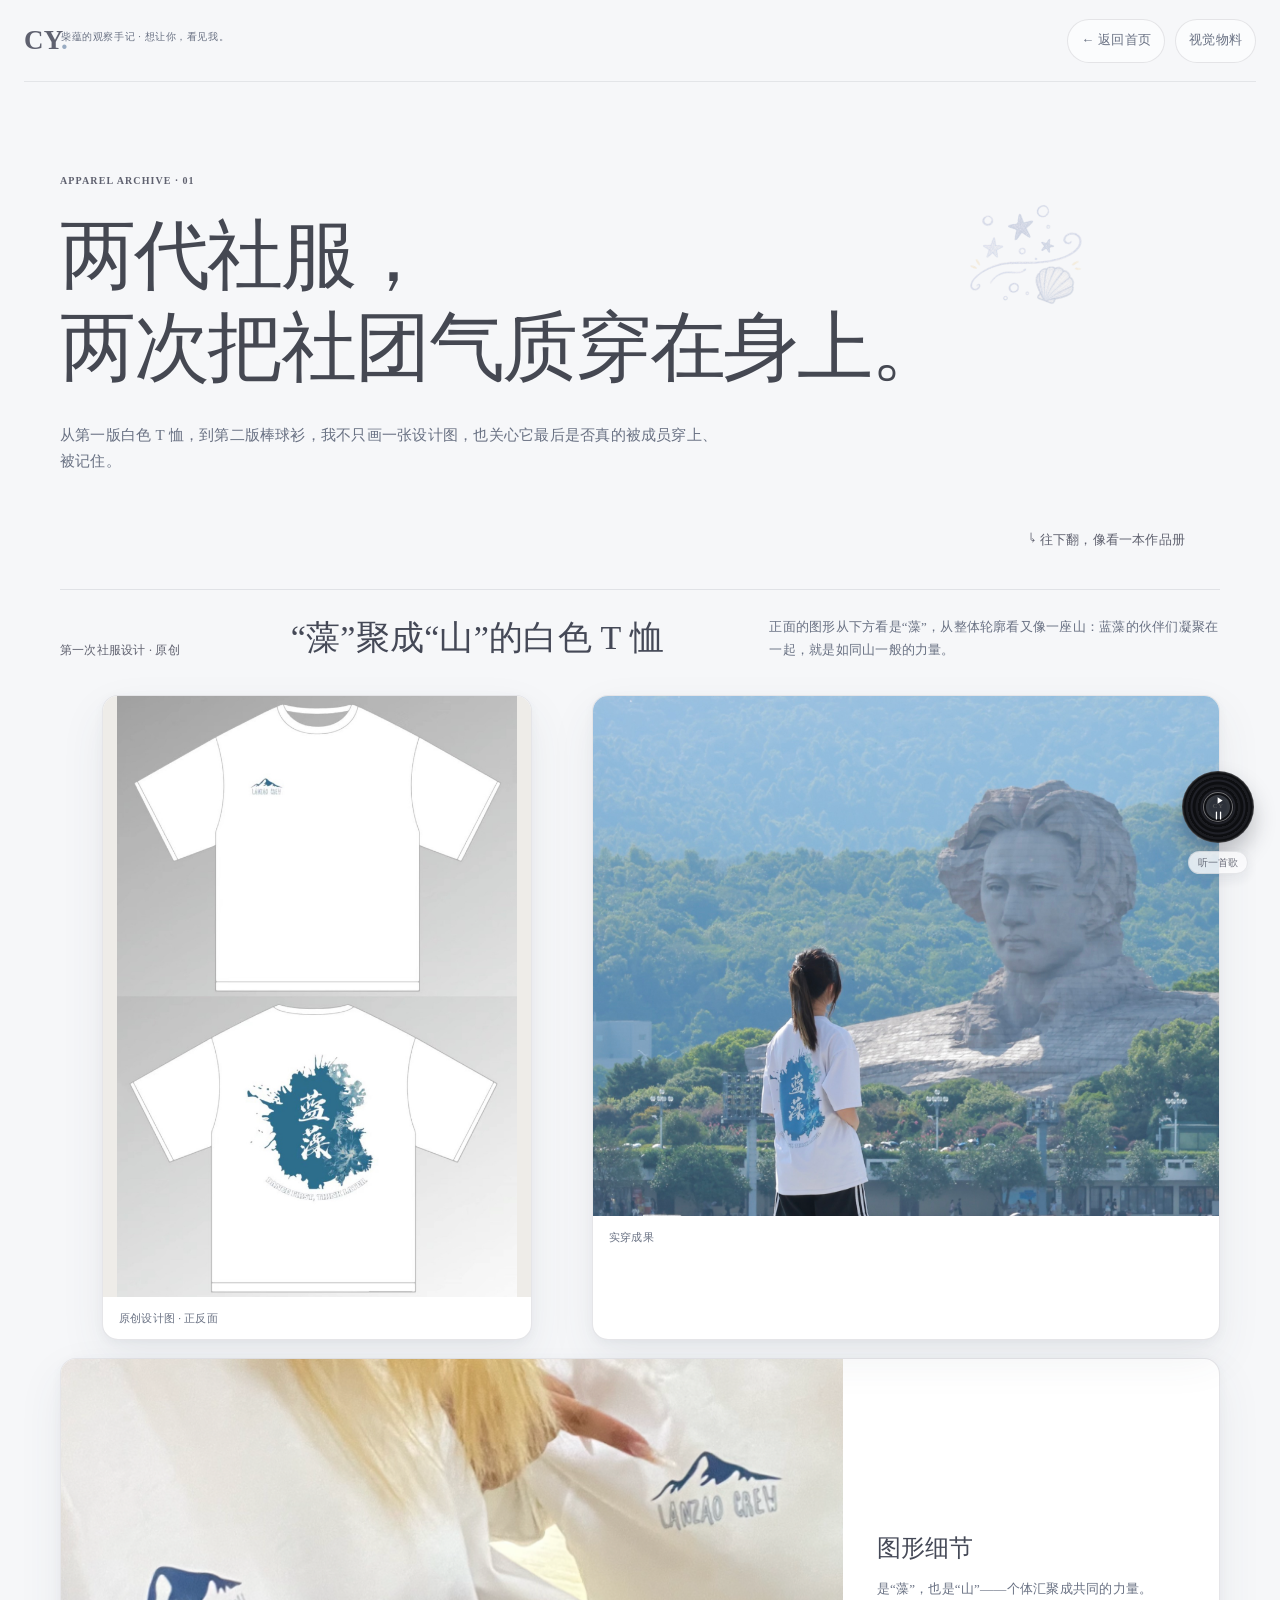
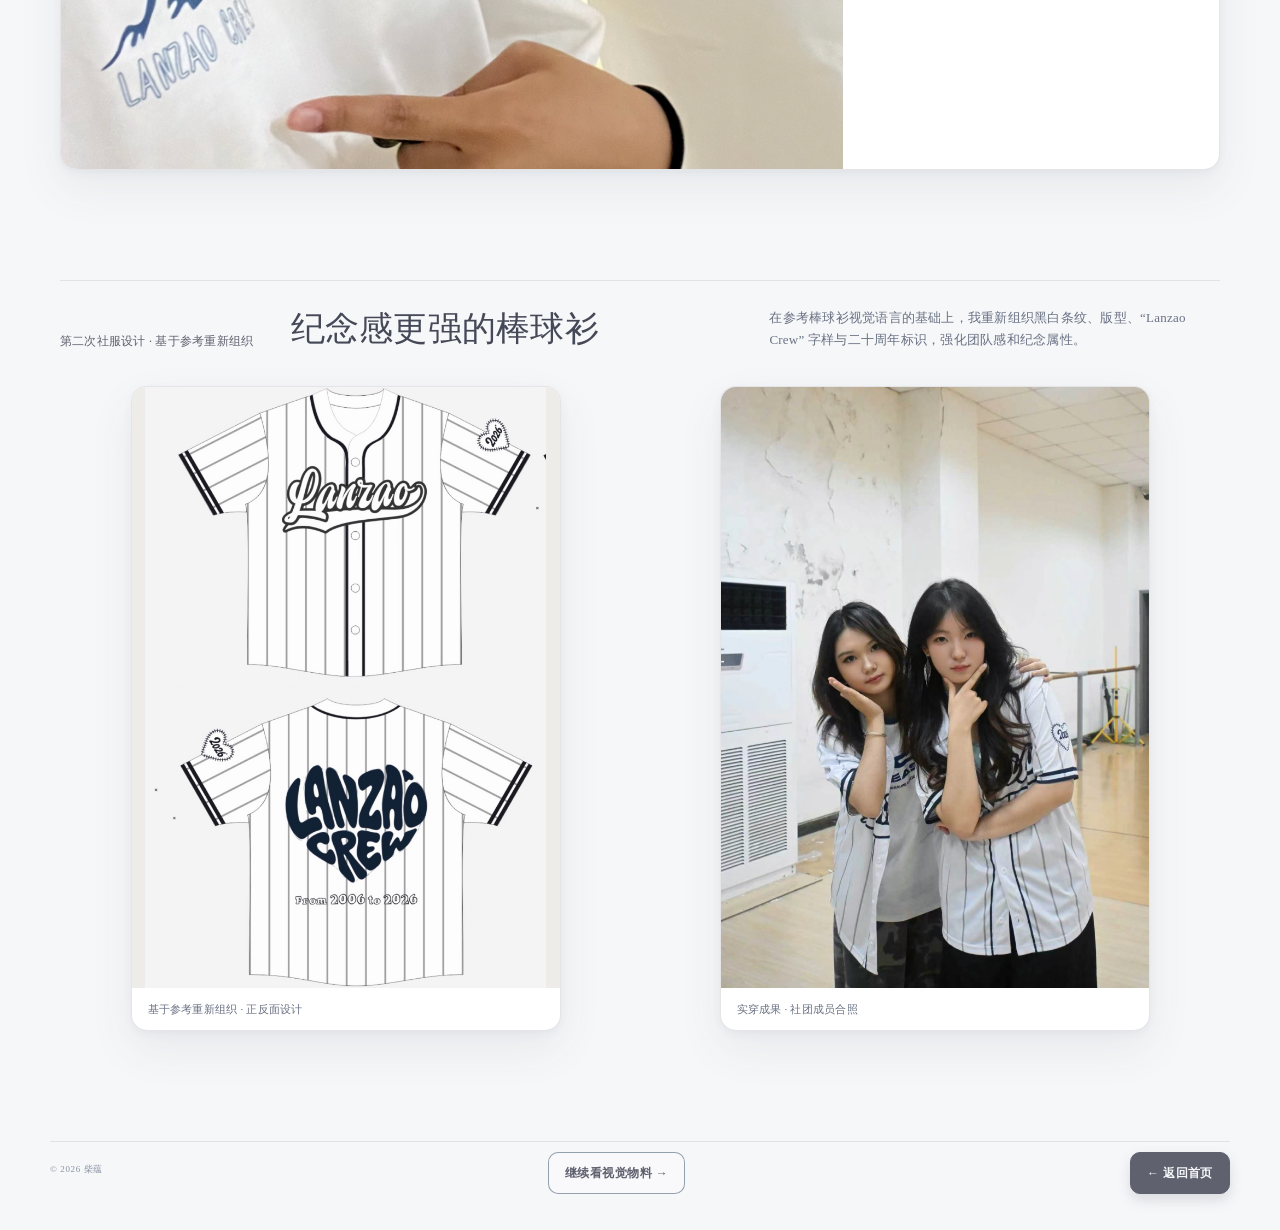
==== apparel.html @ 80c61eef "Publish personal portfolio" ====
<!doctype html>
<html lang="zh-CN">
<head><meta charset="UTF-8" /><meta name="viewport" content="width=device-width, initial-scale=1.0" /><meta name="description" content="柴蕴的两代蓝藻街舞社社服设计与实穿成果。" /><title>社服设计档案｜柴蕴</title><script>document.documentElement.classList.add('js');</script><link rel="stylesheet" href="styles.css?v=20260714-5" /></head>
<body class="gallery-page">
  <header class="subpage-header"><a class="brand" href="index.html">CY<span class="brand-dot">.</span></a><nav><a href="index.html#works">← 返回首页</a><a href="works.html">视觉物料</a></nav></header>
  <main>
    <section class="gallery-hero section-shell reveal"><img class="ocean-sticker archive-sticker archive-sticker--stars" src="assets/decor/ocean-stars-shell.png" alt="" aria-hidden="true" /><p class="eyebrow">APPAREL ARCHIVE · 01</p><h1>两代社服，<br />两次把社团气质穿在身上。</h1><p>从第一版白色 T 恤，到第二版棒球衫，我不只画一张设计图，也关心它最后是否真的被成员穿上、被记住。</p></section>
    <section class="apparel-edition section-shell reveal">
      <header><span>第一次社服设计 · 原创</span><h2>“藻”聚成“山”的白色 T 恤</h2><p>正面的图形从下方看是“藻”，从整体轮廓看又像一座山：蓝藻的伙伴们凝聚在一起，就是如同山一般的力量。</p></header>
      <div class="edition-grid reverse"><figure class="design-sheet portrait-frame"><img src="assets/projects/shirt-v1-design-2026.jpg" alt="第一次社服白色 T 恤正反面设计图" /><figcaption>原创设计图 · 正反面</figcaption></figure><figure class="worn-result"><img src="assets/projects/shirt-v1-worn.jpg" alt="第一次原创社服在校园中的实穿照片" /><figcaption>实穿成果</figcaption></figure></div>
      <figure class="design-detail"><img src="assets/projects/shirt-v1-detail.png" alt="第一次社服正面藻与山双重意象的图形细节" /><figcaption><b>图形细节</b><span>是“藻”，也是“山”——个体汇聚成共同的力量。</span></figcaption></figure>
    </section>
    <section class="apparel-edition section-shell reveal">
      <header><span>第二次社服设计 · 基于参考重新组织</span><h2>纪念感更强的棒球衫</h2><p>在参考棒球衫视觉语言的基础上，我重新组织黑白条纹、版型、“Lanzao Crew” 字样与二十周年标识，强化团队感和纪念属性。</p></header>
      <div class="edition-grid portrait-grid"><figure class="design-sheet portrait-frame"><img src="assets/projects/shirt-v2-design-2026.jpg" alt="第二次社服棒球衫正反面设计图" /><figcaption>基于参考重新组织 · 正反面设计</figcaption></figure><figure class="worn-result portrait-frame"><img src="assets/projects/shirt-v2-worn-2026.jpg" alt="第二次社服的实穿照片" /><figcaption>实穿成果 · 社团成员合照</figcaption></figure></div>
    </section>
  </main>
  <div class="music-player" data-music-player><audio data-music-source preload="metadata"><source src="assets/audio/july-14.mp3" type="audio/mpeg" /></audio><button class="music-player__button" type="button" aria-label="播放背景音乐" aria-pressed="false"><span class="music-player__record" aria-hidden="true"><span class="music-player__label">CY</span></span><span class="music-player__icon" aria-hidden="true"><svg class="music-player__play-icon" viewBox="0 0 24 24"><path d="M9 6.7 17 12l-8 5.3V6.7Z" /></svg><svg class="music-player__pause-icon" viewBox="0 0 24 24" hidden><path d="M8.7 6.5v11M15.3 6.5v11" /></svg></span><span class="visually-hidden" data-music-label>播放背景音乐</span></button><span class="music-player__hint" aria-hidden="true">听一首歌</span></div>
  <footer><span>© 2026 柴蕴</span><a class="footer-secondary" href="works.html">继续看视觉物料 →</a><a class="return-home" href="index.html">← 返回首页</a></footer><script src="script.js?v=20260714-5"></script>
</body></html>
---- styles.css ----
:root {
  --paper: #faf8f5;
  --surface: #ffffff;
  --surface-warm: #f3f0eb;
  --surface-blue: #e9eef3;
  --ink: #2f302f;
  --muted: #706e69;
  --quiet: #97938d;
  --blue: #718aa6;
  --blue-deep: #4f647a;
  --warm: #dcc4b1;
  --line: rgba(48, 47, 44, .12);
  --shadow: 0 18px 46px rgba(42, 40, 37, .07), 0 3px 12px rgba(42, 40, 37, .035);
  --sans: "Kaiti SC", "STKaiti", "KaiTi", "楷体", serif;
  --serif: "Kaiti SC", "STKaiti", "KaiTi", "楷体", serif;
}

* { box-sizing: border-box; }
html { overflow-x: hidden; scroll-behavior: smooth; scroll-padding-top: 88px; }
body { margin: 0; overflow-x: hidden; background: var(--paper); color: var(--ink); font-family: var(--sans); line-height: 1.75; letter-spacing: .015em; -webkit-font-smoothing: antialiased; }
img { display: block; max-width: 100%; }
a, button { -webkit-tap-highlight-color: transparent; }
a:focus-visible, button:focus-visible { outline: 2px solid var(--blue); outline-offset: 3px; }
.paper-grain { position: fixed; inset: 0; z-index: 20; pointer-events: none; opacity: .055; background-image: url("data:image/svg+xml,%3Csvg viewBox='0 0 180 180' xmlns='http://www.w3.org/2000/svg'%3E%3Cfilter id='n'%3E%3CfeTurbulence type='fractalNoise' baseFrequency='.85' numOctaves='3' stitchTiles='stitch'/%3E%3C/filter%3E%3Crect width='100%25' height='100%25' filter='url(%23n)' opacity='.25'/%3E%3C/svg%3E"); }
.section-shell { width: min(1120px, calc(100% - 64px)); margin-inline: auto; }

.site-header { width: min(1240px, calc(100% - 48px)); height: 82px; margin: auto; display: flex; align-items: center; justify-content: space-between; position: relative; z-index: 30; }
.brand { font: 600 24px/1 var(--serif); color: var(--ink); text-decoration: none; }
.brand-dot { color: var(--blue); }
.site-nav { display: flex; gap: 3px; padding: 4px; background: rgba(255,255,255,.72); border: 1px solid var(--line); border-radius: 999px; box-shadow: 0 5px 20px rgba(45,45,42,.04); backdrop-filter: blur(12px); }
.site-nav a { min-width: 78px; padding: 7px 13px; border-radius: 999px; color: var(--muted); font-size: 12px; letter-spacing: .04em; text-align: center; text-decoration: none; transition: .22s ease; }
.site-nav a:hover { color: var(--ink); background: var(--surface-warm); }
.site-nav a.active { color: white; background: var(--blue-deep); box-shadow: 0 4px 12px rgba(79,100,122,.2); }
.menu-toggle { display: none; border: 1px solid var(--line); border-radius: 999px; padding: 8px 14px; background: var(--surface); color: var(--ink); }

.hero { min-height: calc(100vh - 82px); display: grid; grid-template-columns: minmax(0, 1.2fr) minmax(300px, .72fr); gap: clamp(56px, 8vw, 110px); align-items: center; position: relative; padding: 54px 0 112px; }
.eyebrow { margin: 0 0 19px; color: var(--muted); font-size: 10px; font-weight: 600; letter-spacing: .19em; }
.hero h1, .section-heading h2, .about h2, .contact h2 { font-family: var(--serif); font-weight: 500; letter-spacing: -.02em; }
.hero h1 { max-width: 680px; margin: 0 0 28px; color: #343535; font-size: clamp(50px, 5.4vw, 76px); line-height: 1.18; }
.hero-intro { max-width: 520px; color: var(--muted); font-size: 16px; }
.hero-actions, .contact-actions { display: flex; gap: 12px; align-items: center; margin-top: 34px; }
.button { min-height: 44px; display: inline-flex; align-items: center; justify-content: center; padding: 0 20px; border-radius: 6px; font-size: 12px; font-weight: 600; letter-spacing: .04em; text-decoration: none; transition: .2s ease; }
.button-primary { color: white; background: var(--blue-deep); box-shadow: 0 5px 15px rgba(79,100,122,.15); }
.button-primary:hover { background: #3f5368; transform: translateY(-1px); }
.button-text { color: var(--ink); background: rgba(255,255,255,.6); border: 1px solid var(--line); }
.button-text:hover { background: white; }
.hero-visual { width: min(100%, 390px); justify-self: end; margin: 0; position: relative; }
.hero-image-wrap { aspect-ratio: 4 / 5; max-height: 560px; overflow: hidden; border: 1px solid var(--line); border-radius: 190px 190px 16px 16px; background: var(--surface-warm); box-shadow: var(--shadow); }
.hero-image-wrap img { width: 100%; height: 100%; object-fit: cover; object-position: 58% center; }
.hero-visual figcaption { margin: 13px 0 0 15%; color: var(--muted); font: 13px var(--serif); transform: rotate(-1deg); }
.scribble-arrow { color: var(--blue); font-size: 19px; }
.hero-doodle { position: absolute; width: 110px; left: -48px; bottom: 21%; fill: none; stroke: var(--blue); stroke-width: 1.4; stroke-linecap: round; }
.hero-scroll { position: absolute; bottom: 28px; left: 0; display: flex; align-items: center; gap: 9px; color: var(--quiet); font-size: 10px; letter-spacing: .13em; }
.hero-scroll span { width: 36px; height: 1px; background: var(--blue); }

.numbers { display: grid; grid-template-columns: repeat(3, 1fr) 1.15fr; margin-bottom: 132px; padding: 44px 0; border-block: 1px solid var(--line); }
.number-item { display: flex; flex-direction: column; padding: 5px 28px; border-right: 1px solid var(--line); }
.number-item:first-child { padding-left: 0; }
.number-item strong { color: var(--blue-deep); font: 500 clamp(36px, 4.3vw, 56px)/1 var(--serif); letter-spacing: -.035em; }
.number-item span { margin-top: 12px; color: var(--muted); font-size: 11px; }
.numbers-note { margin: auto 0; padding-left: 36px; color: var(--muted); font: 14px/1.8 var(--serif); }

.section-heading { display: grid; grid-template-columns: .8fr 1.3fr; align-items: end; margin-bottom: 48px; }
.section-heading .eyebrow { grid-column: 1; margin-bottom: 8px; }
.section-heading h2 { grid-column: 1; margin: 0; font-size: clamp(38px, 4vw, 50px); line-height: 1.15; }
.section-heading > p:last-child { grid-column: 2; max-width: 440px; margin: 0 0 3px auto; color: var(--muted); font-size: 14px; }
.feature-story, .story-card, .robot-story, .early-project, .film-note { border: 1px solid var(--line); border-radius: 16px; }
.feature-story { display: grid; grid-template-columns: 42px minmax(250px, .9fr) minmax(340px, 1.15fr); gap: 28px; margin-bottom: 24px; padding: 42px; background: var(--surface-warm); }
.story-index { color: var(--quiet); font: 12px var(--serif); }
.story-tag { margin: 0 0 13px; color: var(--muted); font-size: 10px; font-weight: 600; letter-spacing: .1em; }
.story-copy h3, .story-card h3, .robot-story h3, .learning-note h3, .early-project h3, .film-note h3 { margin: 0 0 17px; color: #3e3f3f; font: 500 30px/1.35 var(--serif); letter-spacing: -.015em; }
.story-lead { font-size: 14px; font-weight: 600; line-height: 1.7; }
.story-copy > p:not(.story-tag):not(.story-lead), .robot-copy > p:not(.story-tag), .early-project-copy > p:not(.eyebrow):not(.story-tag):not(.early-project-lead) { color: var(--muted); font-size: 13px; }
.story-link { display: inline-flex; gap: 18px; margin-top: 10px; border-bottom: 1px solid var(--warm); color: var(--muted); font-size: 11px; text-decoration: none; }
.project-photo-pair { display: grid; grid-template-columns: 1.35fr .8fr; gap: 10px; align-self: center; }
.project-photo-pair figure, .pad-gallery figure { margin: 0; overflow: hidden; border: 1px solid var(--line); border-radius: 10px; background: white; }
.project-photo-pair img { width: 100%; height: 250px; object-fit: cover; }
.project-photo-small img { object-position: center; }
.project-photo-pair figcaption, .pad-gallery figcaption, .work-placeholder figcaption { padding: 8px 10px; color: var(--muted); font-size: 9px; letter-spacing: .03em; }

.story-grid { display: grid; grid-template-columns: 1fr 1fr; gap: 24px; margin-bottom: 24px; }
.story-grid-single { grid-template-columns: 1fr; }
.story-grid-single .story-card { display: grid; grid-template-columns: 1.1fr .9fr; }
.story-grid-single .card-media { height: 100%; min-height: 310px; border-bottom: 0; border-right: 1px solid var(--line); }
.story-grid-single .card-body { align-self: center; }
.story-card { overflow: hidden; background: var(--surface); }
.card-media { height: 230px; display: flex; align-items: center; justify-content: center; position: relative; overflow: hidden; border-bottom: 1px solid var(--line); text-align: center; }
.placeholder-blue { background: linear-gradient(145deg, #aebdcd, #dce2e7); }
.placeholder-blue::before { content: ""; width: 88px; height: 88px; border: 1px solid rgba(255,255,255,.62); transform: rotate(8deg); }
.card-media span { position: absolute; bottom: 14px; color: rgba(48,54,61,.68); font-size: 9px; letter-spacing: .08em; }
.real-card-media img { width: 100%; height: 100%; object-fit: cover; object-position: center 57%; transition: transform .5s ease; }
.story-card:hover .real-card-media img { transform: scale(1.025); }
.real-card-media span { left: 13px; padding: 4px 8px; border-radius: 4px; background: rgba(250,248,245,.85); }
.random-dance-media { min-width: 0; display: grid; grid-template-rows: minmax(250px, 1fr) 118px; gap: 10px; padding: 12px 0 12px 12px; }
.story-grid-single .random-dance-media .card-media { min-height: 0; height: auto; margin: 0; border: 0; transform: rotate(-1deg); }
.random-dance-gallery { display: grid; grid-template-columns: 1.15fr .85fr; gap: 10px; }
.random-dance-gallery figure { margin: 0; overflow: hidden; border: 1px solid rgba(95,97,111,.18); background: var(--surface); box-shadow: 3px 4px 0 rgba(152,171,194,.13); }
.random-dance-gallery figure:first-child { transform: rotate(.7deg); }
.random-dance-gallery figure:last-child { transform: rotate(-.7deg); }
.random-dance-gallery img { width: 100%; height: 100%; object-fit: cover; object-position: center 62%; transition: transform .4s ease; }
.random-dance-gallery figure:hover img { transform: scale(1.035); }
.card-body { padding: 30px 32px 32px; }
.card-body .story-index { float: right; }
.card-body p:not(.story-tag) { color: var(--muted); font-size: 13px; }
.card-result { margin-top: 20px; padding-top: 15px; border-top: 1px solid var(--line); font-size: 11px; }
.card-result strong { color: var(--blue-deep); font: 24px var(--serif); }

.robot-story { display: grid; grid-template-columns: .85fr 1.15fr; gap: 42px; margin-bottom: 24px; padding: 42px; background: var(--surface-blue); }
.role-list, .early-project-meta, .film-role-list, .traits { display: flex; flex-wrap: wrap; gap: 7px; margin-top: 24px; }
.role-list span, .early-project-meta span, .film-role-list span, .traits span { padding: 5px 11px; border: 1px solid rgba(79,100,122,.26); border-radius: 999px; font-size: 9px; letter-spacing: .04em; }
.wide-placeholder { min-height: 255px; display: flex; flex-direction: column; align-items: center; justify-content: center; border: 1px dashed rgba(79,100,122,.3); border-radius: 10px; background: rgba(255,255,255,.35); text-align: center; }
.placeholder-mark { color: var(--blue); font: 300 28px var(--serif); }
.wide-placeholder p { margin: 5px; color: var(--muted); font: 14px var(--serif); }
.learning-note { width: min(820px, 86%); margin: 64px auto 104px; padding: 32px 42px 32px 92px; position: relative; border-block: 1px solid var(--blue); }
.learning-note::before { content: "↳"; position: absolute; left: 31px; top: 33px; color: var(--blue); font: 34px var(--serif); }
.hand-note { display: block; margin-bottom: 10px; color: var(--muted); font: 12px var(--serif); transform: rotate(-.5deg); }
.learning-note h3 { margin-bottom: 12px; font-size: 26px; }
.learning-note p { color: var(--muted); font-size: 13px; }
.mini-flow { display: flex; align-items: center; gap: 10px; margin-top: 19px; font-size: 9px; }
.mini-flow span { padding: 5px 11px; border-radius: 999px; background: var(--surface-blue); }
.mini-flow b { color: var(--blue); font-weight: 400; }

.early-project { display: grid; grid-template-columns: .95fr 1.05fr; gap: 46px; margin-bottom: 120px; padding: 46px; background: var(--surface); }
.early-project h3 { font-size: 32px; }
.early-project-lead { font-size: 14px; font-weight: 600; }
.pad-gallery { display: grid; grid-template-columns: 1fr 1fr; gap: 12px; align-self: center; }
.pad-gallery img { width: 100%; height: 230px; object-fit: cover; }

.works { padding: 112px 0 120px; background: #e8edf1; }
.gallery-entrances { display: grid; grid-template-columns: 1.35fr .65fr; gap: 18px; }
.gallery-entrance { min-height: 430px; display: flex; flex-direction: column; overflow: hidden; border: 1px solid var(--line); border-radius: 22px; background: var(--surface); color: var(--ink); text-decoration: none; transition: transform .25s ease; }
.gallery-entrance:hover { transform: translateY(-5px); }
.gallery-entrance img { width: 100%; height: 350px; object-fit: cover; }
.gallery-entrance:not(.apparel-entrance) img { object-fit: contain; padding: 16px; background: #f4f1ed; }
.gallery-entrance span { display: flex; flex-direction: column; gap: 3px; padding: 18px 20px 20px; }
.gallery-entrance b { font-size: 20px; font-weight: 600; }
.gallery-entrance small { color: var(--muted); font-size: 12px; }
.works-collage { display: grid; grid-template-columns: repeat(4, 1fr); gap: 16px; align-items: start; }
.work-placeholder { margin: 0; overflow: hidden; border: 1px solid rgba(48,47,44,.12); border-radius: 12px; background: var(--surface); box-shadow: 0 8px 24px rgba(48,52,56,.05); transition: transform .25s ease, box-shadow .25s ease; }
.work-placeholder:hover { transform: translateY(-4px); box-shadow: var(--shadow); }
.work-placeholder img { width: 100%; height: 255px; object-fit: contain; padding: 10px; background: #f5f5f3; }
.work-a img { object-fit: cover; padding: 0; }
.collage-note { grid-column: 1 / -1; margin: 6px 0 20px; color: var(--muted); font: 13px/1.7 var(--serif); }
.film-note { display: grid; grid-template-columns: 1.05fr 1fr; gap: 26px 44px; margin-top: 32px; padding: 38px 40px; background: rgba(255,255,255,.62); }
.film-note h3 { font-size: 27px; }
.film-note > p { margin: 28px 0 0; color: var(--muted); font-size: 13px; }
.film-role-list { margin: 0; align-items: center; }
.film-placeholder { min-height: 54px; display: flex; align-items: center; justify-content: center; border: 1px dashed rgba(79,100,122,.28); border-radius: 8px; color: var(--muted); font-size: 10px; }

.about { display: grid; grid-template-columns: .9fr 1fr; gap: clamp(60px, 9vw, 116px); align-items: center; padding: 128px 0; }
.about-gallery { height: 520px; position: relative; }
.about-gallery img { position: absolute; object-fit: cover; border: 7px solid var(--surface); border-radius: 7px; box-shadow: var(--shadow); }
.about-main { width: 65%; height: 390px; left: 0; top: 0; }
.about-small { width: 31%; height: 205px; }
.about-dance { right: 0; top: 155px; }
.about-casual { left: 20%; bottom: 0; }
.about-copy h2 { margin: 0 0 22px; font-size: clamp(38px, 4vw, 50px); }
.about-lead { color: #4f5254; font: 19px/1.7 var(--serif); }
.about-copy > p:not(.eyebrow):not(.about-lead) { color: var(--muted); font-size: 13px; }
.traits { margin: 27px 0; }
.quiet-side { margin-top: 27px; padding: 3px 0 3px 18px; border-left: 2px solid var(--warm); font-size: 11px; }
.quiet-side p { margin: 0 0 4px; color: var(--quiet); }
.quiet-side strong { color: var(--blue-deep); font: 22px var(--serif); }
.quiet-side small { display: block; margin-top: 9px; color: var(--quiet); font-size: 9px; letter-spacing: .06em; }

.contact { width: min(1180px, calc(100% - 48px)); display: grid; grid-template-columns: 1.35fr .65fr; gap: 70px; align-items: center; margin-bottom: 68px; padding: 68px 8%; border-radius: 18px; background: #4d5662; color: #f8f6f2; }
.contact h2 { margin: 0 0 20px; color: white; font-size: clamp(36px, 4vw, 47px); line-height: 1.35; }
.contact-copy > p:not(.eyebrow) { color: #d9dde1; font-size: 13px; }
.contact .eyebrow { color: #c4ced8; }
.contact .button-primary { background: #f7f4ef; color: var(--ink); }
.contact .button-text { border-color: rgba(255,255,255,.2); background: transparent; color: white; }
.email { display: inline-block; margin-top: 25px; color: #e7e9eb; font: 15px var(--serif); text-decoration: none; }
.contact-photo { width: min(100%, 250px); margin: 0 auto; transform: rotate(1deg); }
.contact-photo img { width: 100%; max-height: 310px; object-fit: cover; object-position: center 18%; border: 7px solid #f2eee7; }
.contact-photo figcaption { margin-top: 8px; color: #d8d9df; font: 11px var(--serif); text-align: center; }
footer { width: min(1180px, calc(100% - 48px)); display: flex; justify-content: space-between; margin: 0 auto 36px; padding-top: 20px; border-top: 1px solid var(--line); color: var(--quiet); font-size: 9px; letter-spacing: .07em; }
footer a { color: inherit; text-decoration: none; }
footer .footer-actions { display: flex; flex-wrap: wrap; gap: 10px; }
footer .footer-secondary { min-height: 42px; display: inline-flex; align-items: center; justify-content: center; margin-top: -10px; padding: 0 16px; border: 1px dashed rgba(79,100,122,.6); border-radius: 4px; color: var(--blue-deep); font-size: 12px; font-weight: 600; letter-spacing: .04em; transition: transform .2s ease, background-color .2s ease, border-color .2s ease; }
footer .footer-secondary:hover { border-style: solid; border-color: var(--blue-deep); background: var(--surface-blue); transform: translateY(-2px); }
footer .return-home { min-height: 42px; display: inline-flex; align-items: center; justify-content: center; margin-top: -10px; padding: 0 16px; border: 1px solid var(--blue-deep); border-radius: 4px; background: var(--blue-deep); color: var(--paper); font-size: 12px; font-weight: 600; letter-spacing: .04em; box-shadow: 4px 5px 0 rgba(152,171,194,.26); transition: transform .2s ease, background-color .2s ease, box-shadow .2s ease; }
footer .return-home:hover { background: #3f5368; box-shadow: 2px 3px 0 rgba(152,171,194,.32); transform: translate(2px, 2px); }
footer .return-home:active { transform: translate(4px, 4px); box-shadow: none; }

/* Multi-page project galleries */
.gallery-page { background: #f7f4ef; }
.subpage-header { width: min(1240px, calc(100% - 48px)); height: 82px; display: flex; align-items: center; justify-content: space-between; margin: auto; }
.subpage-header nav { display: flex; gap: 10px; }
.subpage-header nav a { padding: 7px 13px; border: 1px solid var(--line); border-radius: 16px; background: rgba(255,255,255,.58); color: var(--muted); font-size: 12px; text-decoration: none; }
.gallery-hero { padding: 90px 0 100px; }
.gallery-hero h1 { max-width: 920px; margin: 0 0 28px; color: #343535; font: 500 clamp(46px, 6vw, 76px)/1.22 var(--serif); letter-spacing: -.03em; }
.gallery-hero > p:last-child { max-width: 660px; color: var(--muted); font-size: 15px; }
.apparel-edition { margin-bottom: 110px; }
.apparel-edition > header { display: grid; grid-template-columns: .45fr 1fr 1fr; gap: 28px; align-items: end; margin-bottom: 34px; padding-top: 25px; border-top: 1px solid var(--line); }
.apparel-edition header span { color: var(--blue-deep); font-size: 12px; }
.apparel-edition h2 { margin: 0; font: 500 34px/1.35 var(--serif); }
.apparel-edition header p { margin: 0; color: var(--muted); font-size: 13px; }
.edition-grid { display: grid; grid-template-columns: 1.25fr .75fr; gap: 18px; }
.edition-grid.reverse { grid-template-columns: .9fr 1.1fr; }
.edition-grid figure { margin: 0; overflow: hidden; border: 1px solid var(--line); border-radius: 20px; background: white; }
.edition-grid img { width: 100%; height: 520px; object-fit: contain; background: #eeece8; }
.edition-grid .worn-result img { object-fit: cover; }
.edition-grid figcaption { padding: 12px 16px; color: var(--muted); font-size: 11px; }
.design-detail { display: grid; grid-template-columns: 1.35fr .65fr; gap: 0; margin: 18px 0 0; overflow: hidden; border: 1px solid var(--line); border-radius: 20px; background: white; }
.design-detail img { width: 100%; height: 410px; object-fit: cover; object-position: center 48%; }
.design-detail figcaption { display: flex; flex-direction: column; justify-content: center; gap: 9px; padding: 34px; color: var(--muted); }
.design-detail figcaption b { color: var(--ink); font-size: 24px; font-weight: 500; }
.design-detail figcaption span { font-size: 13px; }
.masonry-gallery { columns: 3; column-gap: 18px; margin-bottom: 100px; }
.pin { break-inside: avoid; margin: 0 0 18px; overflow: hidden; border: 1px solid var(--line); border-radius: 20px; background: white; }
.pin img { width: 100%; max-height: 620px; object-fit: contain; background: #eeece8; }
.pin-wide img { object-fit: cover; }
.pin figcaption { display: flex; flex-direction: column; gap: 2px; padding: 14px 16px 16px; }
.pin figcaption b { font-size: 17px; font-weight: 600; }
.pin figcaption span { color: var(--muted); font-size: 11px; }
.gallery-page .film-note { margin-bottom: 110px; }

.reveal { opacity: 1; transform: none; }
.js .reveal { opacity: 0; transform: translateY(18px); transition: opacity .7s ease, transform .7s ease; }
.js .reveal.delay-1 { transition-delay: .12s; }
.js .reveal.visible { opacity: 1; transform: none; }

@media (max-width: 900px) {
  .section-shell { width: min(100% - 38px, 680px); }
  .site-header { width: calc(100% - 38px); height: 70px; }
  .menu-toggle { display: block; }
  .site-nav { display: none; position: absolute; top: 58px; right: 0; flex-direction: column; padding: 7px; border-radius: 14px; background: rgba(250,248,245,.96); }
  .site-nav.open { display: flex; }
  .site-nav a { min-width: 130px; }
  .hero { min-height: auto; grid-template-columns: 1fr; gap: 42px; padding: 54px 0 88px; }
  .hero-copy { max-width: 630px; }
  .hero-visual { width: min(76%, 390px); justify-self: center; }
  .hero-doodle, .hero-scroll { display: none; }
  .numbers { grid-template-columns: 1fr 1fr; margin-bottom: 94px; padding: 26px 0; }
  .number-item { padding: 20px; border-bottom: 1px solid var(--line); border-right: 0; }
  .number-item:first-child { padding-left: 20px; }
  .numbers-note { padding: 22px 20px; }
  .section-heading { display: block; margin-bottom: 34px; }
  .section-heading > p:last-child { margin: 12px 0 0; }
  .feature-story { grid-template-columns: 1fr; padding: 30px; }
  .project-photo-pair { max-width: 540px; }
  .story-grid, .robot-story, .early-project { grid-template-columns: 1fr; }
  .story-grid-single .story-card { grid-template-columns: 1fr; }
  .story-grid-single .card-media { min-height: 250px; border-right: 0; border-bottom: 1px solid var(--line); }
  .random-dance-media { grid-template-rows: minmax(270px, 1fr) 146px; padding: 12px 12px 0; }
  .robot-story, .early-project { padding: 32px; }
  .learning-note { width: 100%; margin: 55px auto 82px; padding: 30px; }
  .learning-note::before { display: none; }
  .works { padding: 88px 0 94px; }
  .works-collage { grid-template-columns: 1fr 1fr; }
  .gallery-entrances { grid-template-columns: 1fr; }
  .gallery-entrance { min-height: 0; }
  .gallery-entrance img { height: 320px; }
  .film-note { grid-template-columns: 1fr; }
  .film-note > p { margin: 0; }
  .about { grid-template-columns: 1fr; padding: 94px 0; }
  .about-gallery { width: min(100%, 520px); }
  .contact { grid-template-columns: 1fr; padding: 52px 38px; }
  .contact-photo { width: 220px; }
  .gallery-hero { padding: 65px 0 78px; }
  .apparel-edition > header { grid-template-columns: 1fr; gap: 10px; }
  .edition-grid, .edition-grid.reverse { grid-template-columns: 1fr; }
  .edition-grid img { height: 430px; }
  .design-detail { grid-template-columns: 1fr; }
  .design-detail img { height: 350px; }
  .masonry-gallery { columns: 2; }
}

@media (max-width: 560px) {
  .section-shell { width: calc(100% - 28px); }
  .hero { padding-top: 36px; }
  .hero h1 { font-size: clamp(41px, 12vw, 54px); }
  .hero-visual { width: 82%; }
  .numbers { grid-template-columns: 1fr; }
  .number-item, .number-item:first-child { padding: 20px 4px; }
  .numbers-note { padding: 22px 4px 0; }
  .feature-story, .robot-story, .early-project { padding: 24px 20px; }
  .project-photo-pair { grid-template-columns: 1fr 1fr; }
  .project-photo-pair img { height: 170px; }
  .story-grid { grid-template-columns: 1fr; }
  .card-media { height: 205px; }
  .random-dance-media { grid-template-rows: 245px 116px; gap: 8px; padding: 9px 9px 0; }
  .random-dance-gallery { gap: 8px; }
  .pad-gallery { grid-template-columns: 1fr 1fr; }
  .pad-gallery img { height: 170px; }
  .works-collage { gap: 10px; }
  .gallery-entrance img { height: 250px; }
  .work-placeholder img { height: 180px; padding: 6px; }
  .work-placeholder figcaption { padding: 7px; }
  .collage-note { font-size: 12px; }
  .film-note { padding: 28px 22px; }
  .about-gallery { height: 430px; }
  .about-main { height: 320px; }
  .about-small { height: 165px; }
  .about-dance { top: 132px; }
  .contact { width: calc(100% - 20px); padding: 42px 24px; }
  .contact-actions { flex-direction: column; align-items: stretch; }
  footer { width: calc(100% - 28px); flex-direction: column; gap: 7px; }
  footer .footer-actions { width: 100%; }
  .subpage-header { width: calc(100% - 28px); height: 70px; }
  .subpage-header nav a:first-child { display: none; }
  .gallery-hero h1 { font-size: 42px; }
  .edition-grid img { height: 300px; }
  .design-detail img { height: 280px; }
  .design-detail figcaption { padding: 22px; }
  .masonry-gallery { columns: 1; }
}

@media (prefers-reduced-motion: reduce) {
  html { scroll-behavior: auto; }
  .reveal { opacity: 1; transform: none; transition: none; }
}

/* =========================================================
   BLUE OBSERVATION NOTES — UI layer
   Strict grid underneath, human traces on top.
   ========================================================= */
:root {
  --paper: #f7f3ee;
  --surface: #fbf9f5;
  --surface-warm: #f3e4d8;
  --surface-blue: #dfe5eb;
  --ink: #4b4e58;
  --muted: #656a75;
  --quiet: #7d8390;
  --blue: #98abc2;
  --blue-deep: #5f616f;
  --sky: #98b6d5;
  --warm: #e8d3c1;
  --line: rgba(95, 97, 111, .22);
  --pencil: rgba(95, 97, 111, .72);
  --shadow: 0 14px 32px rgba(74, 78, 88, .08), 0 2px 5px rgba(74, 78, 88, .04);
}

body {
  background:
    linear-gradient(rgba(152,171,194,.035) 1px, transparent 1px),
    linear-gradient(90deg, rgba(152,171,194,.025) 1px, transparent 1px),
    var(--paper);
  background-size: 32px 32px;
  color: var(--ink);
}
.paper-grain { opacity: .075; }
.section-shell { width: min(1140px, calc(100% - 72px)); }

/* Header: a quiet label strip, not a floating app control */
.site-header { height: 92px; }
.brand { position: relative; font-size: 27px; transform: rotate(-2deg); }
.brand::after { content: "柴蕴的观察手记 · 想让你，看见我。"; position: absolute; left: 37px; top: 5px; width: 240px; color: var(--quiet); font-size: 10px; font-weight: 400; letter-spacing: .06em; transform: rotate(2deg); }
.site-nav { gap: 0; padding: 0; border: 0; border-radius: 0; background: transparent; box-shadow: none; backdrop-filter: none; }
.site-nav a { min-width: auto; min-height: 44px; display: inline-flex; align-items: center; margin-left: 8px; padding: 8px 13px; border-bottom: 1px solid transparent; border-radius: 0; font-size: 13px; }
.site-nav a:hover { background: transparent; border-bottom-color: var(--blue); transform: rotate(-1deg); }
.site-nav a.active { color: var(--ink); background: transparent; border-bottom: 2px solid var(--blue-deep); box-shadow: none; }

/* Hero: a pinned photo and a drawn reading path */
.hero { grid-template-columns: minmax(0, 1.25fr) minmax(300px, .68fr); min-height: calc(100vh - 92px); padding-top: 40px; }
.hero::before { content: ""; position: absolute; left: -7%; top: 19%; width: 42%; height: 55%; border: 1px dashed rgba(152,171,194,.35); border-right: 0; border-bottom: 0; border-radius: 55% 0 0; pointer-events: none; transform: rotate(-4deg); }
.hero-copy { position: relative; z-index: 1; }
.hero .eyebrow { display: inline-block; padding: 4px 9px; background: rgba(195,200,212,.32); transform: rotate(-1.5deg); }
.hero h1 { max-width: 650px; color: #444750; font-size: clamp(52px, 5.5vw, 78px); line-height: 1.18; letter-spacing: -.025em; }
.hero-intro { max-width: 530px; padding-left: 18px; border-left: 2px solid var(--warm); color: var(--muted); font-size: 17px; }
.button { min-height: 46px; border-radius: 4px; font-size: 14px; }
.button-primary { border: 1px solid var(--blue-deep); background: var(--blue-deep); box-shadow: 5px 5px 0 rgba(152,171,194,.35); }
.button-primary:hover { background: #505461; box-shadow: 3px 3px 0 rgba(152,171,194,.48); transform: translate(2px, 2px) rotate(-1deg); }
.button-text { border-style: dashed; background: rgba(247,243,238,.7); }
.hero-visual { width: min(100%, 372px); padding: 13px 13px 32px; background: #fbfaf7; border: 1px solid rgba(95,97,111,.16); box-shadow: var(--shadow); transform: rotate(1.4deg); }
.hero-visual::before, .hero-visual::after { content: ""; position: absolute; z-index: 2; width: 70px; height: 19px; background: rgba(232,211,193,.62); }
.hero-visual::before { left: -25px; top: 16px; transform: rotate(-36deg); }
.hero-visual::after { right: -24px; bottom: 48px; transform: rotate(-36deg); }
.hero-image-wrap { border: 0; border-radius: 47% 47% 5px 5px / 28% 28% 5px 5px; box-shadow: none; }
.hero-visual figcaption { margin-left: 8%; font-size: 14px; }
.hero-doodle { left: -67px; stroke-width: 1.8; }

/* Metrics: notes scattered on a ruled page */
.numbers { position: relative; gap: 0; padding: 58px 18px 50px; border: 0; background: rgba(255,255,255,.25); }
.numbers::before { content: "事情真实发生过的痕迹 ↓"; position: absolute; right: 20px; top: -18px; color: var(--blue-deep); font-size: 13px; transform: rotate(2deg); }
.number-item { position: relative; border-right: 0; }
.number-item::after { content: ""; position: absolute; left: 18px; right: 18px; bottom: -7px; height: 6px; border-bottom: 2px solid rgba(152,171,194,.48); border-radius: 50%; transform: rotate(-1deg); }
.number-item:nth-child(2) { transform: translateY(12px) rotate(1deg); }
.number-item:nth-child(3) { transform: translateY(-8px) rotate(-1deg); }
.number-item strong { color: var(--blue-deep); }
.numbers-note { border-left: 1px dashed var(--blue); font-size: 15px; }

/* Headings and story path */
.section-heading { position: relative; margin-bottom: 64px; }
.section-heading::after { content: ""; position: absolute; left: 0; bottom: -21px; width: min(360px, 45%); height: 9px; border-bottom: 2px solid rgba(152,171,194,.62); border-radius: 50%; transform: rotate(-1deg); }
.section-heading h2 { color: #484b55; font-size: clamp(42px, 4.5vw, 56px); }
.stories { position: relative; }
.stories::before { content: ""; position: absolute; z-index: -1; left: -35px; top: 155px; bottom: 150px; width: 70px; border-left: 2px dashed rgba(152,171,194,.36); border-radius: 50%; }
.feature-story, .story-card, .robot-story, .early-project, .film-note { border-color: rgba(95,97,111,.18); border-radius: 7px; box-shadow: 4px 5px 0 rgba(152,171,194,.11); }
.feature-story { position: relative; padding: 48px; background: rgba(243,229,217,.88); transform: rotate(-.25deg); }
.feature-story::before { content: "情感核心"; position: absolute; right: 25px; top: -13px; padding: 2px 12px; background: var(--warm); color: var(--blue-deep); font-size: 12px; transform: rotate(2deg); }
.story-index { width: 34px; height: 34px; display: inline-flex; align-items: center; justify-content: center; border: 1px solid var(--blue); border-radius: 50% 43% 48% 45%; font-size: 13px; transform: rotate(-7deg); }
.story-tag { color: var(--blue-deep); font-size: 12px; }
.story-copy h3, .story-card h3, .robot-story h3, .learning-note h3, .early-project h3, .film-note h3 { font-size: 32px; }
.project-photo-pair { gap: 14px; align-items: center; }
.project-photo-pair figure, .pad-gallery figure { padding: 8px 8px 0; border-radius: 3px; box-shadow: 0 8px 20px rgba(75,78,88,.08); }
.project-photo-main { transform: rotate(-1.4deg); }
.project-photo-small { transform: rotate(2.1deg) translateY(15px); }
.project-photo-pair figcaption, .pad-gallery figcaption, .work-placeholder figcaption { font-size: 11px; }
.story-grid-single .story-card { grid-template-columns: 1.08fr .92fr; overflow: visible; background: rgba(251,249,245,.75); transform: rotate(.2deg); }
.story-grid-single .card-media { margin: 12px 0 12px 12px; border: 0; transform: rotate(-1deg); }
.real-card-media span { font-size: 11px; }
.robot-story { position: relative; background: rgba(195,200,212,.74); transform: rotate(-.15deg); }
.robot-story::after { content: "两周 / 多方协作 / 真实舞台"; position: absolute; right: 32px; bottom: -14px; padding: 3px 11px; background: var(--paper); border: 1px dashed var(--blue); color: var(--blue-deep); font-size: 12px; transform: rotate(-1.5deg); }
.robot-photo-pair { display: grid; grid-template-columns: .78fr 1.22fr; gap: 13px; align-items: center; }
.robot-photo { width: 100%; margin: 0; overflow: hidden; border: 1px solid rgba(95,97,111,.18); border-radius: 3px; background: var(--surface); box-shadow: 0 8px 20px rgba(75,78,88,.1); }
.robot-team-photo { aspect-ratio: 4 / 5; transform: rotate(-1deg); }
.robot-stage-photo { aspect-ratio: 3 / 2; transform: rotate(1deg); }
.robot-photo img { width: 100%; height: calc(100% - 36px); object-fit: cover; object-position: center 46%; }
.robot-stage-photo img { object-position: center 42%; }
.robot-photo figcaption { height: 36px; display: flex; align-items: center; padding: 0 12px; color: var(--muted); font-size: 10px; }
.role-list span, .early-project-meta span, .film-role-list span, .traits span { min-height: 32px; display: inline-flex; align-items: center; padding-inline: 13px; border-style: dashed; font-size: 11px; }
.wide-placeholder { border-radius: 3px; background: rgba(247,243,238,.42); }
.learning-note { border-block-style: dashed; transform: rotate(.3deg); }
.learning-note::before { color: var(--sky); }
.early-project { position: relative; background: rgba(251,249,245,.7); }
.early-project::before { content: "一件很早就开始做的事"; position: absolute; left: 42px; top: -14px; padding: 2px 11px; background: var(--blue); color: white; font-size: 12px; transform: rotate(-2deg); }
.pad-gallery figure:first-child { transform: rotate(-1.5deg); }
.pad-gallery figure:last-child { transform: rotate(1.2deg) translateY(12px); }

/* Gallery: two editorial boards rather than app cards */
.works { position: relative; overflow: hidden; background: rgba(195,200,212,.44); }
.works::before { content: ""; position: absolute; right: -110px; top: 80px; width: 380px; height: 380px; border: 2px dashed rgba(152,182,213,.42); border-radius: 48% 52% 42% 58%; transform: rotate(17deg); }
.gallery-entrances { gap: 32px; align-items: center; }
.gallery-entrance { min-height: 430px; padding: 12px; border: 1px solid rgba(95,97,111,.2); border-radius: 4px; background: rgba(251,249,245,.84); box-shadow: 9px 11px 0 rgba(95,97,111,.08); }
.gallery-entrance:first-child { transform: rotate(-1.2deg); }
.gallery-entrance:last-child { transform: rotate(1.5deg) translateY(28px); }
.gallery-entrance:hover { transform: translateY(-4px) rotate(0); box-shadow: 5px 6px 0 rgba(95,97,111,.13); }
.gallery-entrance img { border-radius: 2px; }
.gallery-entrance b { font-size: 23px; }
.gallery-entrance small { font-size: 13px; }

/* About: restrained collage with note fragments */
.about-gallery::before { content: "生活 / 舞台 / 好奇心"; position: absolute; z-index: 3; left: -20px; top: 25px; padding: 3px 10px; background: var(--warm); color: var(--blue-deep); font-size: 12px; transform: rotate(-5deg); }
.about-gallery img { border-radius: 2px; box-shadow: 7px 9px 0 rgba(152,171,194,.18); }
.about-main { transform: rotate(-1deg); }
.about-dance { transform: rotate(3deg); }
.about-casual { transform: rotate(-3deg); }
.about-lead { padding-bottom: 18px; border-bottom: 1px dashed var(--blue); }
.traits span:nth-child(2) { transform: rotate(2deg); }
.traits span:nth-child(3) { transform: rotate(-2deg); }
.quiet-side { border-left-style: dashed; }

/* Contact: deep blue paper with an imperfect outline */
.contact { position: relative; border: 1px solid rgba(255,255,255,.18); border-radius: 5px; background: var(--blue-deep); box-shadow: 10px 12px 0 rgba(152,171,194,.28); }
.contact::before { content: "写封信给我吧"; position: absolute; right: 8%; top: -16px; padding: 3px 13px; background: var(--warm); color: var(--blue-deep); font-size: 13px; transform: rotate(2deg); }
.contact-photo { transform: rotate(2.5deg); }

/* Deep gallery pages use the same notebook language */
.gallery-page { background: var(--paper); }
.subpage-header { border-bottom: 1px dashed rgba(152,171,194,.5); }
.subpage-header nav a { min-height: 44px; display: inline-flex; align-items: center; border-radius: 4px; border-style: dashed; font-size: 13px; }
.gallery-hero { position: relative; }
.gallery-hero::after { content: "↳ 往下翻，像看一本作品册"; position: absolute; right: 3%; bottom: 38px; color: var(--blue-deep); font-size: 13px; transform: rotate(2deg); }
.gallery-hero h1 { color: #454852; }
.apparel-edition > header { border-top-style: dashed; }
.edition-grid figure, .design-detail, .pin { border-radius: 4px; box-shadow: 7px 8px 0 rgba(152,171,194,.12); }
.edition-grid figure:first-child { transform: rotate(-.5deg); }
.edition-grid figure:last-child { transform: rotate(.7deg); }
.design-detail { transform: rotate(-.25deg); }
.edition-grid.portrait-grid { grid-template-columns: repeat(2, minmax(0, 1fr)); align-items: start; }
.edition-grid .portrait-frame { width: min(100%, 430px); aspect-ratio: 2 / 3; justify-self: center; }
.edition-grid .portrait-frame img { height: calc(100% - 42px); }
.edition-grid .portrait-frame.design-sheet img { object-fit: contain; }
.edition-grid .portrait-frame.worn-result img { object-fit: cover; object-position: center 52%; }
.pin:nth-child(3n+1) { transform: rotate(-.7deg); }
.pin:nth-child(3n+2) { transform: rotate(.8deg); }

/* Poster stack — inspired by the supplied motion reference */
.poster-showcase {
  min-height: 640px;
  display: grid;
  grid-template-columns: .72fr 1.28fr;
  gap: clamp(40px, 7vw, 100px);
  align-items: center;
  margin-bottom: 100px;
  padding: 0;
  color: #4f647a;
}
.poster-showcase-copy { position: relative; z-index: 20; }
.poster-showcase .eyebrow { color: #718aa6; }
.poster-showcase h2 { margin: 0 0 24px; color: #4f647a; font: 500 clamp(38px, 4vw, 54px)/1.25 var(--serif); }
.poster-showcase-copy > p:not(.eyebrow) { max-width: 390px; color: #4f647a; font-size: 15px; }
.poster-controls { display: flex; align-items: center; gap: 20px; margin-top: 32px; }
.poster-next { min-width: 112px; min-height: 46px; padding: 8px 17px; border: 1px solid rgba(79,100,122,.56); border-radius: 4px; background: transparent; color: #4f647a; font: 14px var(--sans); cursor: pointer; transition: background-color .2s ease, color .2s ease; }
.poster-next:hover { background: var(--surface-blue); color: #3f5368; }
.poster-next:active { background: #dfe5eb; }
.poster-counter { color: #718aa6; font-size: 14px; font-variant-numeric: tabular-nums; }
.poster-stage { min-height: 640px; display: grid; place-items: center; position: relative; }
.poster-stack { width: min(390px, 74%); aspect-ratio: 3 / 4; position: relative; perspective: 1200px; }
.poster-card {
  --stack-index: 0;
  width: 100%;
  height: 100%;
  position: absolute;
  inset: 0;
  padding: 0;
  overflow: hidden;
  border: 1px solid rgba(79,100,122,.28);
  border-radius: 26px;
  background: var(--surface);
  box-shadow: 0 18px 42px rgba(79,100,122,.18);
  cursor: pointer;
  opacity: clamp(0, calc(1 - var(--stack-index) * .14), 1);
  transform: translate(calc(var(--stack-index) * 17px), calc(var(--stack-index) * 9px)) rotate(calc((var(--stack-index) - 1) * 1.1deg));
  transform-origin: 85% 12%;
  transition: transform .36s cubic-bezier(.22,.8,.2,1), opacity .26s ease, box-shadow .2s ease;
}
.poster-card:nth-child(even) { transform: translate(calc(var(--stack-index) * 17px), calc(var(--stack-index) * 9px)) rotate(calc((var(--stack-index) + 1) * -1deg)); }
.poster-card[aria-hidden="true"] { pointer-events: none; }
.poster-card[style*="--stack-index: 5"], .poster-card[style*="--stack-index: 6"], .poster-card[style*="--stack-index: 7"] { opacity: 0; }
.poster-card:hover { box-shadow: 0 24px 54px rgba(79,100,122,.26); }
.poster-card.is-leaving { opacity: 0; transform: translate(-80%, 10%) rotate(-10deg) scale(.94); }
.poster-card img { width: 100%; height: 100%; display: block; object-fit: contain; background: var(--surface); }
.brochure-showcase { grid-template-columns: .72fr 1.28fr; }
.stage-showcase { position: relative; grid-template-columns: .82fr 1.18fr; }
.brochure-stack { width: min(620px, 88%); aspect-ratio: 4 / 3; }
.brochure-stack .poster-card img { object-fit: cover; object-position: center; }
.stage-photo-stack { width: min(760px, 94%); aspect-ratio: 3 / 2; }
.stage-photo-stack .poster-card { border-radius: 18px; }
.stage-photo-stack .poster-card img { object-fit: cover; object-position: center; }
.stage-roles { display: flex; flex-wrap: wrap; gap: 8px; margin-top: 24px; }
.stage-roles span { padding: 6px 10px; border: 1px solid rgba(79,100,122,.4); border-radius: 999px; color: #4f647a; font-size: 12px; letter-spacing: .04em; }
.stage-video-qr { width: 104px; position: absolute; z-index: 25; right: 20px; bottom: 20px; margin: 0; padding: 7px 7px 5px; border: 1px solid rgba(79,100,122,.24); border-radius: 4px; background: var(--paper); box-shadow: 4px 5px 0 rgba(152,171,194,.22); transform: rotate(1deg); }
.stage-video-qr img { width: 100%; aspect-ratio: 1 / 1; object-fit: contain; }
.stage-video-qr figcaption { color: #4f647a; font-size: 9px; line-height: 1.45; text-align: center; }
.brochure-showcase h2, .stage-showcase h2 { font-size: clamp(46px, 4.8vw, 64px); }

@media (max-width: 900px) {
  .poster-showcase { min-height: 0; grid-template-columns: 1fr; padding-block: 0; }
  .poster-showcase-copy { max-width: 560px; }
  .poster-stage { min-height: 600px; }
  .poster-stack { width: min(360px, 68%); }
  .brochure-stack { width: min(620px, 88%); }
  .stage-photo-stack { width: min(720px, 94%); }
}

@media (max-width: 560px) {
  .edition-grid.portrait-grid { grid-template-columns: 1fr; }
  .edition-grid .portrait-frame { width: min(100%, 330px); }
  .poster-showcase { width: min(100% - 38px, 680px); gap: 30px; margin-bottom: 72px; padding: 0; }
  .poster-showcase h2 { font-size: 36px; }
  .poster-showcase-copy > p:not(.eyebrow) { font-size: 15px; }
  .poster-stage { min-height: 470px; overflow: hidden; }
  .poster-stack { width: min(270px, 72%); }
  .brochure-stage, .stage-photo-stage { min-height: 320px; }
  .brochure-stack, .stage-photo-stack { width: 88%; }
  .brochure-showcase h2, .stage-showcase h2 { font-size: clamp(40px, 11vw, 52px); }
  .stage-video-qr { width: 88px; right: 10px; bottom: 10px; }
  .poster-card { border-radius: 18px; }
  .poster-controls { justify-content: space-between; }
  .supporting-gallery { columns: 1; }
}

@media (prefers-reduced-motion: reduce) {
  .poster-card { transition: none; }
}

@media (max-width: 900px) {
  .section-shell { width: min(100% - 38px, 680px); }
  .brand::after { display: none; }
  .site-nav { padding: 8px; border: 1px solid var(--line); border-radius: 4px; background: rgba(247,243,238,.97); box-shadow: 4px 5px 0 rgba(152,171,194,.18); }
  .site-nav a { margin: 0; }
  .hero { min-height: auto; grid-template-columns: minmax(0, 1fr); }
  .hero-copy { min-width: 0; }
  .hero::before { display: none; }
  .hero-visual { justify-self: center; }
  .numbers::before { right: 6px; }
  .feature-story, .robot-story, .early-project { transform: none; }
  .robot-photo { transform: none; }
  .story-grid-single .story-card { grid-template-columns: 1fr; transform: none; }
  .story-grid-single .card-media { margin: 10px 10px 0; }
  .gallery-entrance:first-child, .gallery-entrance:last-child { transform: none; }
  .gallery-entrance:last-child { margin-top: 12px; }
}

@media (max-width: 560px) {
  body { background-size: 24px 24px; }
  .section-shell { width: calc(100% - 30px); }
  .hero h1 { font-size: 43px; }
  .hero-actions { display: grid; grid-template-columns: 1fr 1fr; }
  .hero-actions .button-text { grid-column: 1 / -1; }
  .hero-intro { font-size: 16px; }
  .hero-visual { width: 78%; padding: 9px 9px 26px; }
  .numbers { padding-inline: 5px; }
  .number-item:nth-child(2), .number-item:nth-child(3) { transform: none; }
  .section-heading h2 { font-size: 40px; }
  .feature-story::before, .robot-story::after, .early-project::before { font-size: 11px; }
  .feature-story { padding-top: 34px; }
  .gallery-entrance { padding: 8px; }
  .gallery-hero::after { position: static; display: block; margin-top: 30px; }
}

/* Stronger human marks — second refinement */
.stories::before {
  left: -54px;
  width: 96px;
  border-left: 3px solid rgba(152,171,194,.46);
  border-radius: 52% 0 0 46%;
  transform: rotate(-1deg);
}
.stories::after {
  content: "";
  position: absolute;
  z-index: -1;
  right: -74px;
  top: 620px;
  width: 160px;
  height: 250px;
  border: 2px dashed rgba(152,182,213,.38);
  border-left: 0;
  border-radius: 0 55% 48% 0;
  transform: rotate(7deg);
}
.section-heading h2 { position: relative; display: inline-block; }
.section-heading h2::before {
  content: "";
  position: absolute;
  left: -20px;
  top: -12px;
  width: 24px;
  height: 20px;
  border-left: 2px solid var(--sky);
  border-top: 2px solid var(--sky);
  transform: rotate(-12deg);
}
.section-heading h2::after {
  content: "";
  position: absolute;
  right: -34px;
  bottom: 4px;
  width: 26px;
  height: 18px;
  border-right: 2px solid var(--warm);
  border-bottom: 2px solid var(--warm);
  transform: rotate(10deg);
}
.feature-story .story-copy { position: relative; }
.feature-story .story-copy::after {
  content: "（ 接住一个需要 ）";
  display: block;
  width: max-content;
  margin: 25px 0 0 auto;
  color: var(--blue-deep);
  font-size: 14px;
  transform: rotate(-3deg);
}
.children-photos {
  display: block;
  min-height: 370px;
  position: relative;
  isolation: isolate;
}
.children-photos::before,
.children-photos::after {
  content: "";
  position: absolute;
  z-index: 5;
  width: 76px;
  height: 20px;
  background: rgba(232,211,193,.72);
  box-shadow: 0 1px 0 rgba(95,97,111,.08);
}
.children-photos::before { left: 8%; top: 3px; transform: rotate(-9deg); }
.children-photos::after { right: 2%; bottom: 56px; transform: rotate(-8deg); }
.children-photos figure { position: absolute; overflow: visible; }
.children-photos .project-photo-main {
  z-index: 1;
  width: 76%;
  left: 0;
  top: 18px;
  transform: rotate(-2.5deg);
}
.children-photos .project-photo-small {
  z-index: 2;
  width: 61%;
  right: 0;
  bottom: 0;
  transform: rotate(3.2deg);
}
.children-photos .project-photo-main img,
.children-photos .project-photo-small img {
  width: 100%;
  height: 220px;
  object-fit: cover;
}
.children-photos .project-photo-small img { height: 190px; }
.children-photos figcaption {
  background: #fbfaf7;
  border-top: 1px dashed rgba(152,171,194,.38);
}
.robot-story .robot-copy::before {
  content: "{ 协调 / 判断 / 落地 }";
  display: block;
  margin: -16px 0 18px -22px;
  color: var(--blue-deep);
  font-size: 13px;
  transform: rotate(-2deg);
}
.early-project-copy::after {
  content: "从一个小点，慢慢扩散出去 ～～～";
  display: block;
  margin-top: 25px;
  color: var(--blue-deep);
  font-size: 13px;
  transform: rotate(1.5deg);
}
.about-copy::before {
  content: "[ 人 / 内容 / 现场 ]";
  display: block;
  width: max-content;
  margin: 0 0 22px auto;
  color: var(--sky);
  font-size: 14px;
  transform: rotate(3deg);
}

@media (max-width: 900px) {
  .children-photos { min-height: 420px; max-width: 600px; width: 100%; margin: 0 auto; }
  .children-photos .project-photo-main img { height: 260px; }
  .children-photos .project-photo-small img { height: 210px; }
  .stories::after { display: none; }
}

@media (max-width: 560px) {
  .robot-photo-pair { grid-template-columns: 1fr; max-width: 360px; margin-inline: auto; }
  .robot-team-photo { width: 72%; justify-self: center; }
  .children-photos { min-height: 330px; }
  .children-photos .project-photo-main { width: 82%; }
  .children-photos .project-photo-small { width: 70%; }
  .children-photos .project-photo-main img { height: 190px; }
  .children-photos .project-photo-small img { height: 155px; }
  .feature-story .story-copy::after { margin-left: 0; }
  .robot-story .robot-copy::before { margin-left: 0; }
}

/* Story notes — a quiet reading layer, built from the existing notebook palette. */
.story-note-trigger {
  appearance: none;
  padding: 0 0 5px;
  border: 0;
  border-bottom: 1px solid var(--warm);
  background: transparent;
  font-family: inherit;
  cursor: pointer;
}
.story-note-trigger:hover { color: var(--blue-deep); border-bottom-color: var(--blue-deep); }
.story-note-trigger span { transition: transform .2s ease; }
.story-note-trigger:hover span { transform: translateX(4px); }
.visually-hidden { position: absolute; width: 1px; height: 1px; overflow: hidden; clip: rect(0 0 0 0); white-space: nowrap; clip-path: inset(50%); }
body.story-dialog-open { overflow: hidden; }
.story-dialog { position: fixed; z-index: 100; inset: 0; display: grid; place-items: center; padding: 24px; opacity: 0; pointer-events: none; transition: opacity .25s ease; }
.story-dialog.is-open { opacity: 1; pointer-events: auto; }
.story-dialog__backdrop { position: absolute; inset: 0; background: rgba(57, 59, 67, .38); backdrop-filter: blur(3px); }
.story-dialog__panel { width: min(100%, 680px); max-height: min(720px, calc(100dvh - 48px)); display: flex; flex-direction: column; position: relative; overflow: hidden; border: 1px solid rgba(95,97,111,.26); background: #fbfaf7; box-shadow: 16px 20px 0 rgba(75,78,88,.16), 0 28px 70px rgba(31,35,42,.22); transform: translateY(18px) rotate(-.45deg); transition: transform .3s cubic-bezier(.22,.8,.2,1); }
.story-dialog.is-open .story-dialog__panel { transform: translateY(0) rotate(-.45deg); }
.story-dialog__panel::before { content: ""; position: absolute; inset: 13px; z-index: 0; pointer-events: none; border: 1px dashed rgba(152,171,194,.45); }
.story-dialog__header, .story-dialog__footer, .story-notes { position: relative; z-index: 1; }
.story-dialog__header { display: flex; align-items: center; justify-content: space-between; padding: 26px 30px 17px; }
.story-dialog__header .eyebrow { margin: 0; color: var(--blue-deep); }
.story-dialog__close { width: 44px; height: 44px; display: grid; place-items: center; border: 1px dashed rgba(95,97,111,.5); background: rgba(255,255,255,.45); color: var(--ink); cursor: pointer; transition: background-color .2s ease, transform .2s ease; }
.story-dialog__close:hover { background: var(--surface-blue); transform: rotate(6deg); }
.story-dialog__close svg { width: 19px; height: 19px; fill: none; stroke: currentColor; stroke-width: 1.7; stroke-linecap: round; }
.story-notes { min-height: 364px; display: grid; flex: 1; margin: 0 30px; overflow: hidden; }
.story-note { grid-area: 1 / 1; align-self: stretch; display: flex; flex-direction: column; padding: 35px 12% 32px; border: 1px solid rgba(95,97,111,.16); background: linear-gradient(135deg, rgba(243,229,217,.84), rgba(251,249,245,.94)); box-shadow: 7px 8px 0 rgba(152,171,194,.16); animation: note-in .34s cubic-bezier(.22,.8,.2,1); }
.story-note[hidden] { display: none; }
.story-note:nth-child(2) { background: linear-gradient(135deg, rgba(223,229,235,.88), rgba(251,249,245,.95)); }
.story-note:nth-child(3) { background: linear-gradient(135deg, rgba(232,211,193,.76), rgba(251,249,245,.95)); }
.story-note:nth-child(4) { background: linear-gradient(135deg, rgba(221,230,238,.9), rgba(251,249,245,.96)); }
.story-note__number { color: var(--blue-deep); font-size: 12px; letter-spacing: .12em; }
.story-note h2 { max-width: 470px; margin: 20px 0 18px; color: #454852; font: 500 clamp(30px, 4.4vw, 46px)/1.2 var(--serif); letter-spacing: -.025em; }
.story-note p { max-width: 500px; margin: 0; color: var(--muted); font-size: 15px; line-height: 1.9; }
.story-note__scribble { width: max-content; max-width: 100%; margin-top: auto; padding-top: 24px; color: var(--blue-deep); font-size: 13px; transform: rotate(-2deg); }
.story-dialog__footer { display: flex; align-items: center; justify-content: space-between; gap: 18px; padding: 18px 30px 26px; }
.story-dialog__footer p { margin: 0; color: var(--quiet); font-size: 12px; }
.story-dialog__next { min-height: 44px; display: inline-flex; align-items: center; gap: 18px; padding: 0 15px; border: 1px solid var(--blue-deep); background: var(--blue-deep); color: var(--paper); font: 600 13px var(--sans); cursor: pointer; transition: transform .2s ease, background-color .2s ease; }
.story-dialog__next:hover { background: #505461; transform: translate(2px, 2px); }
@keyframes note-in { from { opacity: 0; transform: translateX(18px) rotate(1deg); } to { opacity: 1; transform: none; } }
@media (max-width: 560px) {
  .story-dialog { padding: 12px; }
  .story-dialog__panel { max-height: calc(100dvh - 24px); }
  .story-dialog__header { padding: 20px 20px 14px; }
  .story-notes { min-height: 0; margin: 0 20px; }
  .story-note { min-height: 372px; padding: 28px 24px; }
  .story-note h2 { font-size: 35px; }
  .story-note p { font-size: 14px; line-height: 1.8; }
  .story-dialog__footer { padding: 16px 20px 20px; }
  .story-dialog__footer p { display: none; }
  .story-dialog__next { width: 100%; justify-content: space-between; }
}
@media (prefers-reduced-motion: reduce) {
  .story-dialog, .story-dialog__panel, .story-note-trigger span, .story-dialog__close, .story-dialog__next { transition: none; }
  .story-note { animation: none; }
}

/* Neo-minimal blue refinement — keep the notebook warmth, give it a calmer card system. */
:root {
  --paper: #f6f7f9;
  --surface: #fcfcfd;
  --surface-warm: #eef2f7;
  --surface-blue: #e4ecf5;
  --ink: #454957;
  --muted: #697183;
  --quiet: #8992a2;
  --blue: #98abc2;
  --blue-deep: #5f616f;
  --sky: #98b6d5;
  --warm: #c3c8d4;
  --line: rgba(95, 97, 111, .16);
  --pencil: rgba(95, 97, 111, .72);
  --shadow: 0 18px 45px rgba(65, 76, 94, .08), 0 3px 10px rgba(65, 76, 94, .05);
  --shadow-raised: 0 28px 55px rgba(65, 76, 94, .12), 0 8px 20px rgba(65, 76, 94, .07);
}

body {
  background:
    radial-gradient(circle at 8% 2%, rgba(152, 182, 213, .22), transparent 23rem),
    radial-gradient(circle at 94% 26%, rgba(195, 200, 212, .28), transparent 26rem),
    linear-gradient(rgba(152, 171, 194, .042) 1px, transparent 1px),
    linear-gradient(90deg, rgba(152, 171, 194, .042) 1px, transparent 1px),
    var(--paper);
  background-size: auto, auto, 34px 34px, 34px 34px, auto;
}
.paper-grain { opacity: .042; mix-blend-mode: multiply; }
.section-shell { width: min(1160px, calc(100% - 64px)); }

/* Shared framing */
.site-header { height: 94px; }
.brand { color: var(--blue-deep); transform: none; }
.brand::after { color: var(--muted); transform: none; }
.site-nav a { border-radius: 999px; transition: color .22s ease, background-color .22s ease, box-shadow .22s ease; }
.site-nav a:hover { border-bottom-color: transparent; background: rgba(152, 171, 194, .16); transform: none; }
.site-nav a.active { border-bottom: 0; background: var(--surface); box-shadow: 0 2px 8px rgba(65, 76, 94, .09); }
.eyebrow { color: var(--blue-deep); letter-spacing: .11em; }

/* A single, quiet hero card starts the reading experience. */
.hero {
  min-height: min(730px, calc(100vh - 94px));
  gap: clamp(42px, 7vw, 98px);
  margin-bottom: 80px;
  padding: clamp(44px, 6vw, 76px);
  border: 1px solid rgba(95, 97, 111, .14);
  border-radius: 28px;
  background: linear-gradient(135deg, rgba(252, 252, 253, .94), rgba(228, 236, 245, .8));
  box-shadow: var(--shadow);
  overflow: hidden;
}
.hero::before { left: auto; right: -72px; top: -88px; width: 310px; height: 310px; border: 1px solid rgba(152, 171, 194, .32); border-radius: 50%; transform: none; }
.hero::after { content: ""; position: absolute; right: 13%; bottom: 10%; width: 64px; height: 64px; border: 1px dashed rgba(95, 97, 111, .28); border-radius: 50%; pointer-events: none; }
.hero .eyebrow { padding: 0; background: transparent; transform: none; }
.hero h1 { color: var(--ink); }
.hero-intro { border-left-color: var(--blue); }
.button { border-radius: 10px; }
.button-primary { background: var(--blue-deep); box-shadow: 0 7px 14px rgba(95, 97, 111, .18); }
.button-primary:hover { background: #525564; box-shadow: 0 10px 18px rgba(95, 97, 111, .24); transform: translateY(-2px); }
.button-text { border-style: solid; border-color: rgba(95, 97, 111, .2); background: rgba(252, 252, 253, .7); }
.hero-visual { padding: 11px 11px 24px; border-radius: 22px; background: rgba(252, 252, 253, .88); box-shadow: var(--shadow-raised); transform: none; }
.hero-visual::before, .hero-visual::after { width: 46px; height: 8px; background: rgba(152, 182, 213, .55); }
.hero-visual::before { left: -12px; top: 19px; transform: rotate(-28deg); }
.hero-visual::after { right: -10px; bottom: 42px; transform: rotate(-28deg); }
.hero-image-wrap { border-radius: 16px 16px 5px 5px; }
.hero-visual figcaption { color: var(--muted); transform: none; }
.hero-doodle { stroke: var(--blue-deep); opacity: .58; }

/* Metrics and section titles become readable layers instead of loose fragments. */
.numbers { margin-bottom: 124px; padding: 32px 26px; border: 1px solid rgba(95, 97, 111, .12); border-radius: 20px; background: rgba(252, 252, 253, .72); box-shadow: 0 9px 24px rgba(65, 76, 94, .045); }
.numbers::before { right: 28px; top: 16px; color: var(--quiet); font-size: 11px; transform: none; }
.number-item { padding-top: 22px; }
.number-item::after { left: 22px; right: 22px; bottom: 7px; height: 0; border-bottom: 1px solid rgba(152, 171, 194, .32); border-radius: 0; transform: none; }
.number-item:nth-child(2), .number-item:nth-child(3) { transform: none; }
.numbers-note { padding-left: 26px; border-left: 1px solid rgba(152, 171, 194, .45); }
.section-heading { margin-bottom: 52px; }
.section-heading::after { bottom: -16px; height: 5px; border-bottom: 1px solid rgba(152, 171, 194, .52); transform: none; }
.stories::before { left: -24px; border-left-width: 1px; }

/* Project cards: consistent radius, subtle elevation, and blue paper surfaces. */
.feature-story, .story-card, .robot-story, .early-project, .film-note {
  border-color: rgba(95, 97, 111, .14);
  border-radius: 20px;
  box-shadow: var(--shadow);
}
.feature-story { padding: 48px; background: linear-gradient(135deg, rgba(238, 242, 247, .94), rgba(252, 252, 253, .9)); transform: none; }
.feature-story::before { right: 28px; top: 24px; padding: 3px 10px; border: 1px solid rgba(95, 97, 111, .16); border-radius: 999px; background: rgba(252, 252, 253, .74); color: var(--blue-deep); transform: none; }
.story-index { border-radius: 50%; transform: none; }
.project-photo-pair figure, .pad-gallery figure { padding: 8px 8px 0; border-radius: 13px; box-shadow: 0 9px 20px rgba(65, 76, 94, .08); }
.project-photo-main, .project-photo-small, .pad-gallery figure:first-child, .pad-gallery figure:last-child { transform: none; }
.story-grid-single .story-card { background: rgba(252, 252, 253, .84); transform: none; overflow: hidden; }
.story-grid-single .card-media { margin: 12px 0 12px 12px; border-radius: 14px; transform: none; }
.random-dance-gallery figure { border-radius: 10px; }
.robot-story { background: linear-gradient(135deg, rgba(228, 236, 245, .96), rgba(195, 200, 212, .62)); transform: none; }
.robot-story::after { right: 28px; bottom: 20px; border-style: solid; border-radius: 999px; background: rgba(252, 252, 253, .75); transform: none; }
.robot-photo, .wide-placeholder { border-radius: 14px; box-shadow: 0 9px 20px rgba(65, 76, 94, .08); }
.robot-team-photo, .robot-stage-photo { transform: none; }
.learning-note { transform: none; }
.early-project { background: rgba(252, 252, 253, .86); transform: none; }
.early-project::before { left: 40px; top: 23px; border-radius: 999px; transform: none; }
.role-list span, .early-project-meta span, .film-role-list span, .traits span { border-style: solid; border-color: rgba(95, 97, 111, .18); background: rgba(252, 252, 253, .48); }

/* The work entrances form a small layered gallery, not separate visual worlds. */
.works { background: linear-gradient(160deg, rgba(228, 236, 245, .72), rgba(246, 247, 249, .18)); }
.works::before { right: -80px; width: 290px; height: 290px; border-width: 1px; transform: none; }
.gallery-entrances { gap: 24px; }
.gallery-entrance { padding: 12px; border-radius: 20px; background: rgba(252, 252, 253, .92); box-shadow: var(--shadow); }
.gallery-entrance:first-child, .gallery-entrance:last-child { transform: none; }
.gallery-entrance:last-child { translate: 0 18px; }
.gallery-entrance:hover { transform: translateY(-6px); box-shadow: var(--shadow-raised); }
.gallery-entrance img { border-radius: 12px; }
.gallery-entrance:not(.apparel-entrance) img { background: #eef2f7; }

/* Photos still feel personal, but the surrounding frame now belongs to the same system. */
.about-gallery::before { border-radius: 999px; background: var(--surface-blue); transform: none; }
.about-gallery img { border-radius: 14px; box-shadow: var(--shadow); }
.about-main, .about-dance, .about-casual, .traits span:nth-child(2), .traits span:nth-child(3) { transform: none; }
.quiet-side { border-left-style: solid; border-color: rgba(152, 171, 194, .42); }
.contact { border-radius: 24px; background: linear-gradient(135deg, #5f616f, #70798a); box-shadow: var(--shadow-raised); }
.contact::before { top: 22px; right: 7%; border-radius: 999px; background: rgba(228, 236, 245, .94); transform: none; }
.contact-photo { transform: none; }
footer { border-top-color: rgba(95, 97, 111, .14); }
footer .footer-secondary { border-style: solid; border-radius: 10px; background: rgba(252, 252, 253, .54); }
footer .return-home { border-radius: 10px; box-shadow: 0 6px 13px rgba(95, 97, 111, .18); }

/* The two archive pages inherit the same refined blue cards. */
.subpage-header { border-bottom-style: solid; border-bottom-color: rgba(95, 97, 111, .12); }
.subpage-header nav a { border-style: solid; border-color: rgba(95, 97, 111, .15); border-radius: 999px; }
.gallery-hero::after { transform: none; }
.apparel-edition > header { border-top-style: solid; border-top-color: rgba(95, 97, 111, .14); }
.edition-grid figure, .design-detail, .pin { border-radius: 16px; box-shadow: var(--shadow); }
.edition-grid figure:first-child, .edition-grid figure:last-child, .design-detail, .pin:nth-child(3n+1), .pin:nth-child(3n+2) { transform: none; }
.poster-card { border-radius: 20px; box-shadow: 0 18px 38px rgba(65, 76, 94, .16); }
.stage-video-qr { border-radius: 12px; box-shadow: var(--shadow); transform: none; }

/* Reading dialog follows the new paper-and-ink palette. */
.story-dialog__panel { border-radius: 20px; background: var(--surface); box-shadow: 0 28px 70px rgba(43, 49, 61, .22); transform: translateY(18px); }
.story-dialog.is-open .story-dialog__panel { transform: translateY(0); }
.story-dialog__panel::before { border-radius: 12px; }
.story-note { border-radius: 13px; background: linear-gradient(135deg, #eef2f7, #fcfcfd); box-shadow: 0 9px 20px rgba(65, 76, 94, .09); }
.story-note:nth-child(2) { background: linear-gradient(135deg, #e4ecf5, #fcfcfd); }
.story-note:nth-child(3) { background: linear-gradient(135deg, #e8edf3, #fcfcfd); }
.story-note:nth-child(4) { background: linear-gradient(135deg, #e3ebf4, #fcfcfd); }
.story-note__scribble { transform: none; }

@media (max-width: 900px) {
  .section-shell { width: min(100% - 40px, 680px); }
  .hero { min-height: 0; margin-bottom: 64px; padding: 48px 38px; border-radius: 24px; }
  .hero::before { right: -118px; top: -102px; }
  .hero-visual { width: min(100%, 360px); justify-self: center; }
  .numbers { padding: 30px 20px; }
  .number-item { padding-top: 18px; }
  .gallery-entrance:last-child { translate: 0; }
}

@media (max-width: 560px) {
  .section-shell { width: min(100% - 32px, 680px); }
  .site-header { height: 76px; }
  .hero { margin-top: 12px; margin-bottom: 52px; padding: 36px 22px 30px; border-radius: 20px; }
  .hero::before { right: -145px; top: -145px; width: 260px; height: 260px; }
  .hero::after { right: 20px; bottom: 20px; width: 38px; height: 38px; }
  .hero h1 { font-size: clamp(42px, 13vw, 58px); }
  .hero-intro { padding-left: 14px; font-size: 15px; }
  .hero-actions { flex-wrap: wrap; }
  .hero-visual { margin-top: 10px; }
  .numbers { margin-bottom: 82px; border-radius: 16px; }
  .numbers::before { position: static; display: block; margin-bottom: 7px; text-align: right; }
  .number-item { padding-top: 12px; }
  .number-item::after { left: 10px; right: 10px; }
  .numbers-note { padding-left: 15px; }
  .feature-story, .robot-story, .early-project { padding: 28px 22px; border-radius: 16px; }
  .feature-story::before, .early-project::before { position: static; display: inline-block; margin-bottom: 18px; }
  .robot-story::after { position: static; display: inline-block; margin-top: 14px; }
  .story-grid-single .card-media { margin: 10px; }
  .gallery-entrances { gap: 18px; }
  .gallery-entrance { min-height: 0; border-radius: 16px; }
  .contact { border-radius: 18px; }
  .contact::before { top: 18px; right: 18px; }
  .story-dialog__panel { border-radius: 16px; }
}

/* Ocean sticker layer — transparent hand-drawn cutouts, kept outside reading paths. */
.ocean-sticker { position: absolute; z-index: 1; display: block; width: auto; height: auto; max-width: none; pointer-events: none; user-select: none; filter: saturate(.82) contrast(.96); }
.hero-copy, .hero-visual, .hero-scroll, .works .section-shell, .stories > :not(.stories-sticker), .about > :not(.about-sticker), .contact > :not(.contact-sticker), .gallery-hero > :not(.archive-sticker) { position: relative; z-index: 2; }
.hero-sticker--whale { width: 145px; right: 33%; bottom: 7%; opacity: .3; transform: rotate(-7deg); }
.hero-sticker--stars { width: 142px; right: -38px; top: 62px; opacity: .32; transform: rotate(8deg); }
.works-sticker { width: clamp(170px, 17vw, 260px); right: 4%; bottom: 17px; z-index: 0; opacity: .24; transform: rotate(-6deg); }
.stories { position: relative; }
.stories-sticker { width: clamp(132px, 15vw, 205px); right: -56px; top: 255px; opacity: .32; transform: rotate(8deg); }
.about { position: relative; }
.about-sticker { width: clamp(112px, 12vw, 162px); left: -68px; bottom: 2%; opacity: .31; transform: rotate(-12deg); }
.contact { overflow: hidden; }
.contact-sticker { width: 178px; right: 34px; bottom: -31px; z-index: 1; opacity: .23; transform: rotate(8deg); filter: saturate(.72) brightness(1.35) contrast(.9); }
.archive-sticker { z-index: 0; opacity: .26; }
.archive-sticker--dolphins { width: min(290px, 26vw); right: 5%; top: 9%; transform: rotate(4deg); }
.archive-sticker--stars { width: min(205px, 19vw); right: 8%; top: 14%; opacity: .23; transform: rotate(-8deg); }

@media (max-width: 900px) {
  .hero-sticker--whale { width: 118px; right: 25%; bottom: 3%; }
  .hero-sticker--stars { width: 112px; right: -30px; top: 38px; }
  .works-sticker { width: 170px; right: -24px; bottom: 10px; }
  .stories-sticker { width: 150px; right: -42px; top: 190px; }
  .about-sticker { left: -38px; }
  .archive-sticker--dolphins { width: 200px; right: 3%; top: 7%; }
}

@media (max-width: 560px) {
  .hero-sticker--whale { width: 78px; right: 4%; bottom: 4%; opacity: .22; }
  .hero-sticker--stars { width: 86px; right: -25px; top: 16px; }
  .works-sticker, .stories-sticker, .about-sticker { display: none; }
  .contact-sticker { width: 118px; right: -17px; bottom: -21px; opacity: .18; }
  .archive-sticker { width: 110px; right: -24px; top: 16px; opacity: .2; }
}

@media (prefers-reduced-motion: reduce) {
  .ocean-sticker { transform: none; }
}

/* Music player — a tactile black vinyl, always opt-in and never autoplayed. */
.music-player { position: fixed; z-index: 80; right: 26px; bottom: 26px; display: grid; justify-items: center; gap: 8px; }
.music-player__button { width: 72px; height: 72px; display: grid; place-items: center; position: relative; padding: 0; border: 0; border-radius: 50%; background: transparent; cursor: pointer; touch-action: manipulation; }
.music-player__record { width: 72px; height: 72px; display: grid; place-items: center; position: relative; border: 1px solid rgba(255, 255, 255, .18); border-radius: 50%; background: repeating-radial-gradient(circle at center, #1b1c21 0 2px, #0d0e11 3px 5px, #202128 6px 7px, #0d0e11 8px 10px); box-shadow: 0 12px 22px rgba(35, 40, 51, .26), inset 0 0 0 1px rgba(255, 255, 255, .05); transition: transform .22s ease, box-shadow .22s ease; }
.music-player__record::before { content: ""; position: absolute; width: 18px; height: 18px; border: 2px solid rgba(255, 255, 255, .16); border-radius: 50%; }
.music-player__label { width: 24px; height: 24px; display: grid; place-items: center; border: 1px solid rgba(255, 255, 255, .26); border-radius: 50%; background: #7b879a; color: #f8f9fb; font: 600 7px/1 var(--sans); letter-spacing: .08em; }
.music-player__icon { width: 30px; height: 30px; display: grid; place-items: center; position: absolute; border: 1px solid rgba(255, 255, 255, .4); border-radius: 50%; background: rgba(16, 17, 22, .72); color: white; transition: background-color .2s ease, transform .2s ease; }
.music-player__icon svg { width: 15px; height: 15px; fill: none; stroke: currentColor; stroke-width: 2; stroke-linecap: round; stroke-linejoin: round; }
.music-player__play-icon { fill: currentColor !important; stroke: none !important; transform: translateX(1px); }
.music-player__button:hover .music-player__record { transform: scale(1.04); box-shadow: 0 15px 28px rgba(35, 40, 51, .32), inset 0 0 0 1px rgba(255, 255, 255, .08); }
.music-player__button:hover .music-player__icon { background: rgba(95, 97, 111, .92); transform: scale(1.07); }
.music-player__button:active .music-player__record { transform: scale(.96); }
.music-player__button:focus-visible { outline: 3px solid var(--sky); outline-offset: 4px; }
.music-player__hint { padding: 4px 9px; border: 1px solid rgba(95, 97, 111, .14); border-radius: 999px; background: rgba(252, 252, 253, .88); box-shadow: 0 5px 13px rgba(65, 76, 94, .1); color: var(--blue-deep); font-size: 10px; line-height: 1.35; white-space: nowrap; opacity: .92; transition: opacity .2s ease, transform .2s ease; }
.music-player.is-playing .music-player__record { animation: vinyl-spin 4.8s linear infinite; }
.music-player.is-playing .music-player__hint { opacity: 1; transform: translateY(-1px); }
@keyframes vinyl-spin { to { rotate: 1turn; } }

@media (max-width: 560px) {
  .music-player { right: 16px; bottom: 16px; gap: 5px; }
  .music-player__button, .music-player__record { width: 64px; height: 64px; }
  .music-player__hint { padding-inline: 8px; font-size: 9px; }
}

@media (prefers-reduced-motion: reduce) {
  .music-player__record, .music-player__icon, .music-player__hint { transition: none; }
  .music-player.is-playing .music-player__record { animation: none; box-shadow: 0 0 0 3px rgba(152, 182, 213, .65), 0 12px 22px rgba(35, 40, 51, .26); }
}
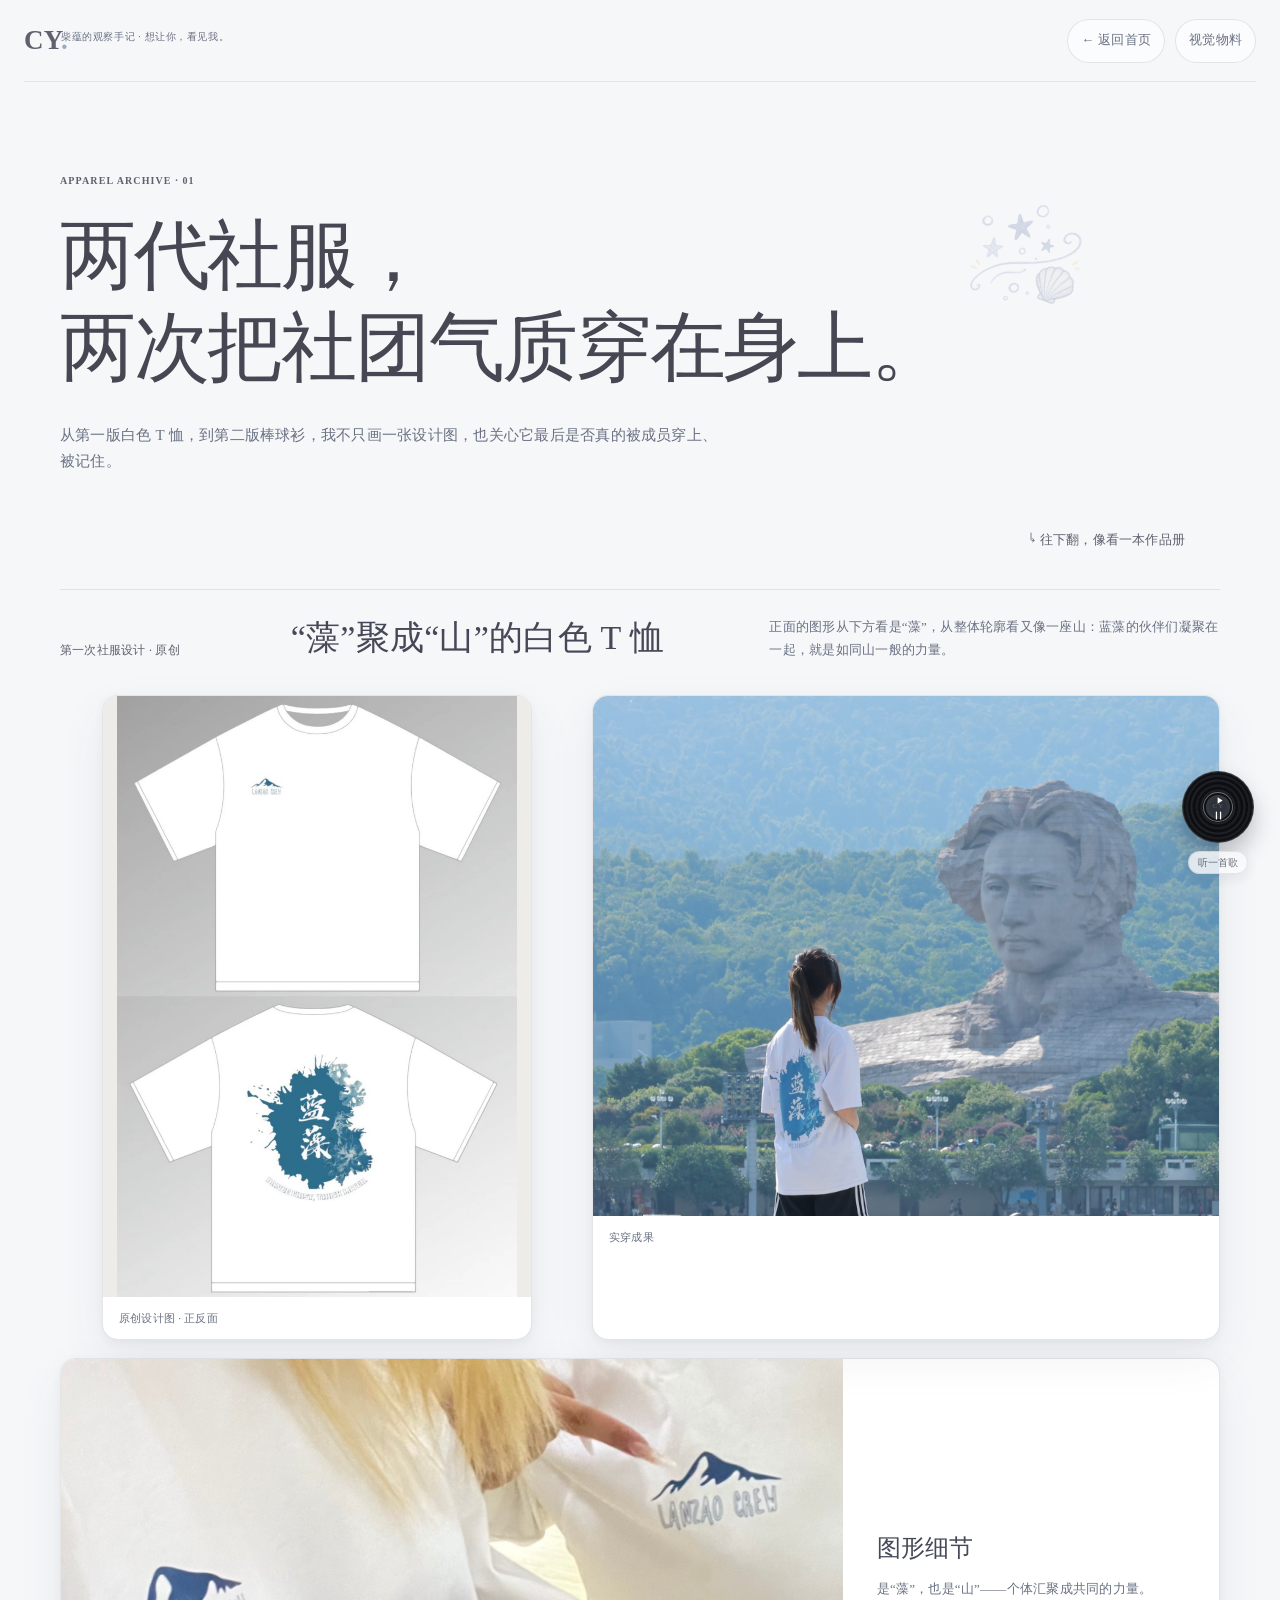
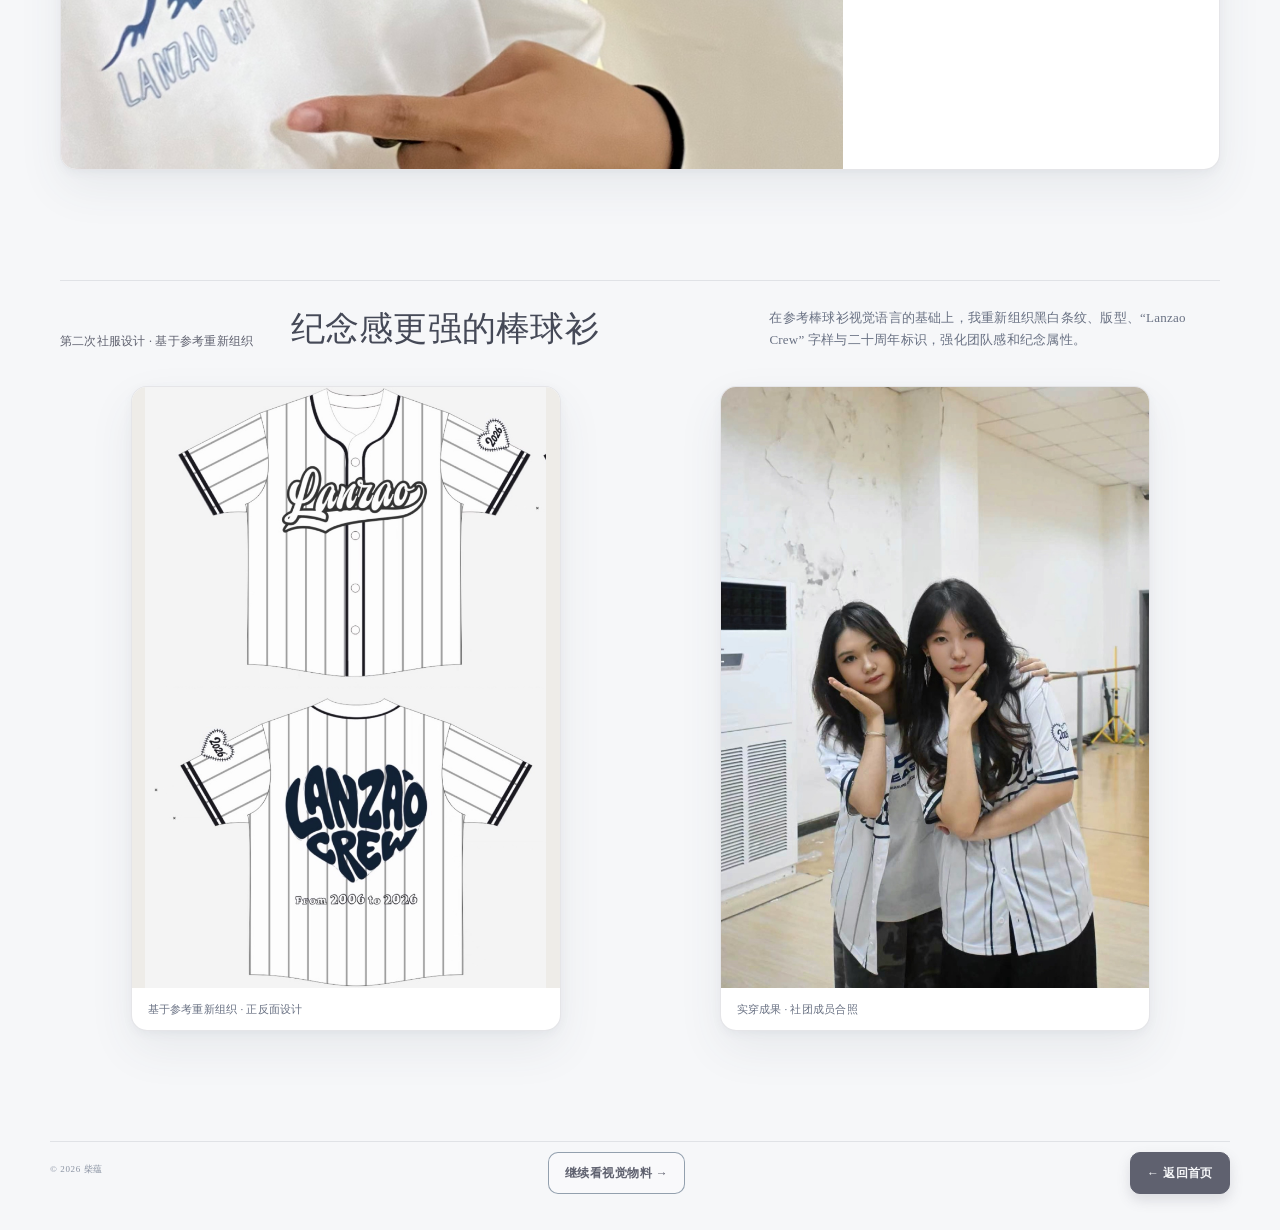
==== commit beacfe43: "optimize images for faster loading" ====
--- a/apparel.html
+++ b/apparel.html
@@ -8,7 +8,7 @@
     <section class="apparel-edition section-shell reveal">
       <header><span>第一次社服设计 · 原创</span><h2>“藻”聚成“山”的白色 T 恤</h2><p>正面的图形从下方看是“藻”，从整体轮廓看又像一座山：蓝藻的伙伴们凝聚在一起，就是如同山一般的力量。</p></header>
       <div class="edition-grid reverse"><figure class="design-sheet portrait-frame"><img src="assets/projects/shirt-v1-design-2026.jpg" alt="第一次社服白色 T 恤正反面设计图" /><figcaption>原创设计图 · 正反面</figcaption></figure><figure class="worn-result"><img src="assets/projects/shirt-v1-worn.jpg" alt="第一次原创社服在校园中的实穿照片" /><figcaption>实穿成果</figcaption></figure></div>
-      <figure class="design-detail"><img src="assets/projects/shirt-v1-detail.png" alt="第一次社服正面藻与山双重意象的图形细节" /><figcaption><b>图形细节</b><span>是“藻”，也是“山”——个体汇聚成共同的力量。</span></figcaption></figure>
+      <figure class="design-detail"><img src="assets/projects/shirt-v1-detail.jpg" alt="第一次社服正面藻与山双重意象的图形细节" /><figcaption><b>图形细节</b><span>是“藻”，也是“山”——个体汇聚成共同的力量。</span></figcaption></figure>
     </section>
     <section class="apparel-edition section-shell reveal">
       <header><span>第二次社服设计 · 基于参考重新组织</span><h2>纪念感更强的棒球衫</h2><p>在参考棒球衫视觉语言的基础上，我重新组织黑白条纹、版型、“Lanzao Crew” 字样与二十周年标识，强化团队感和纪念属性。</p></header>
